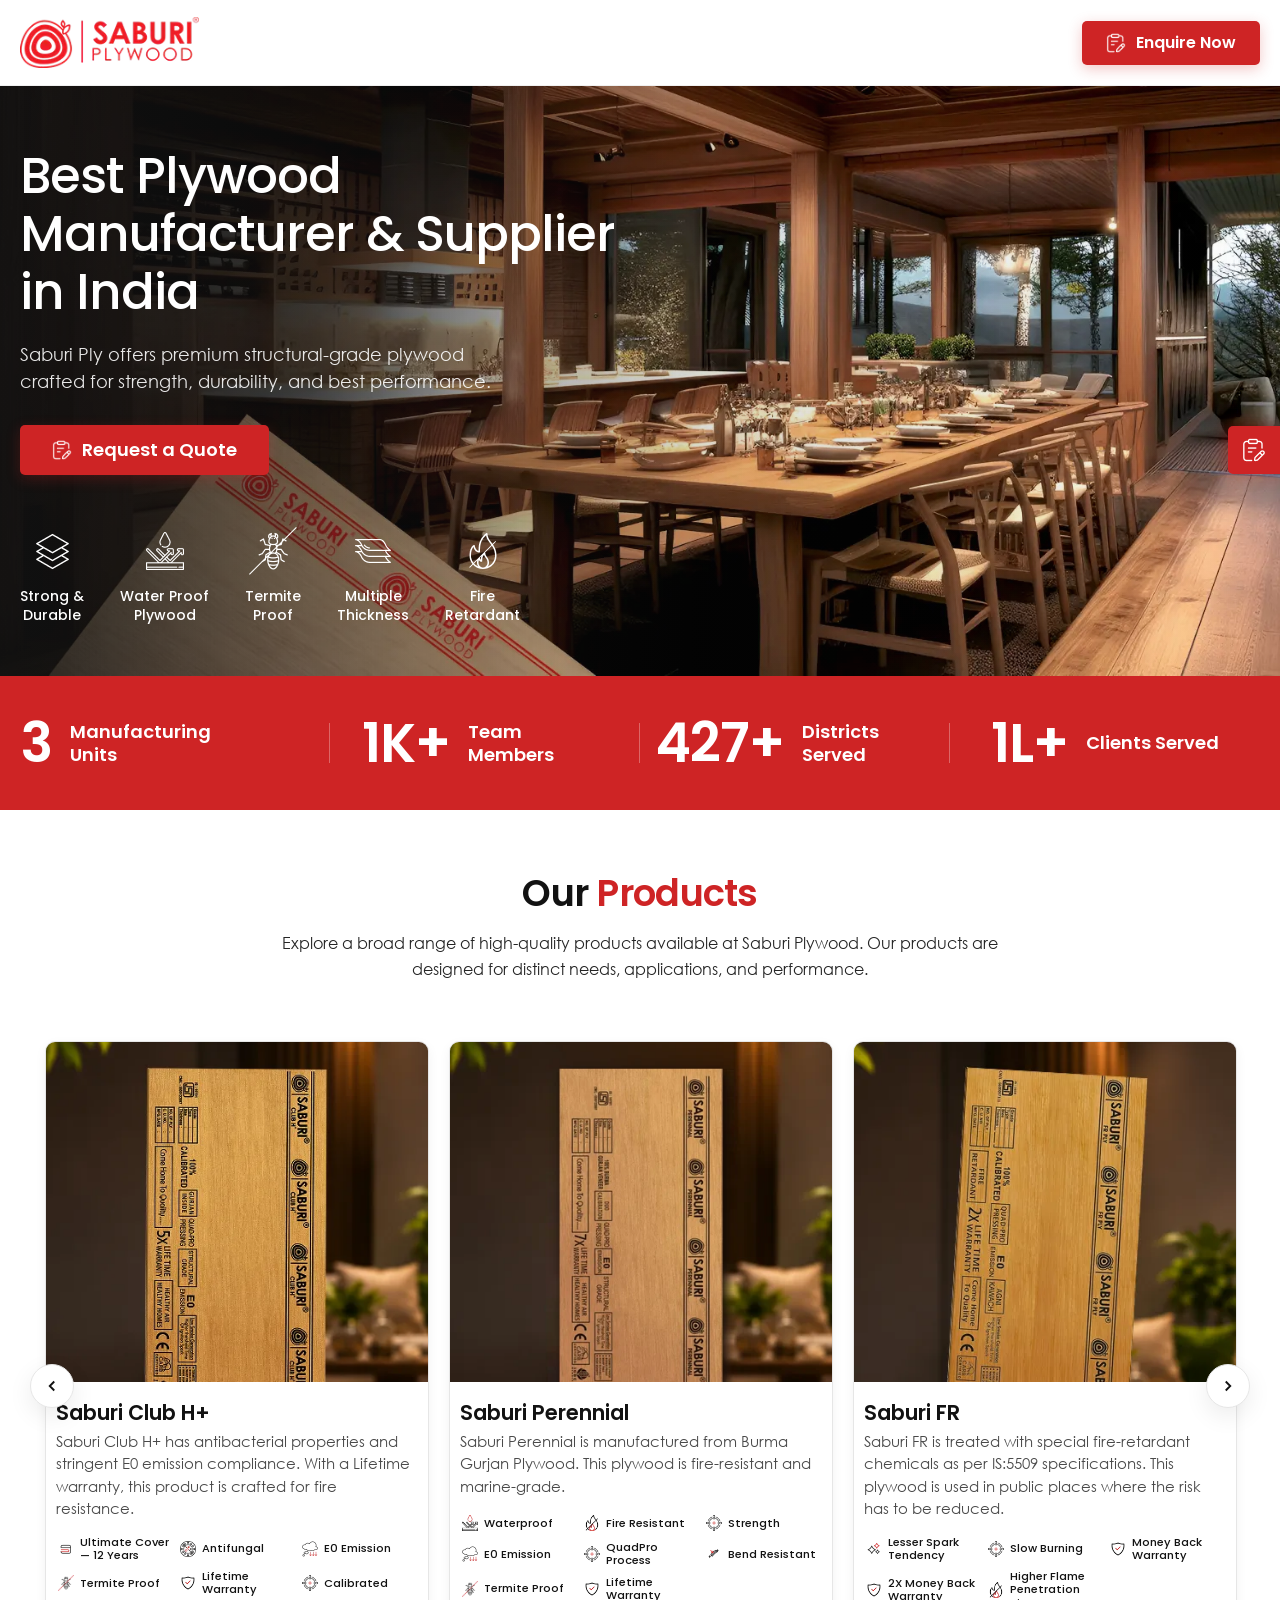
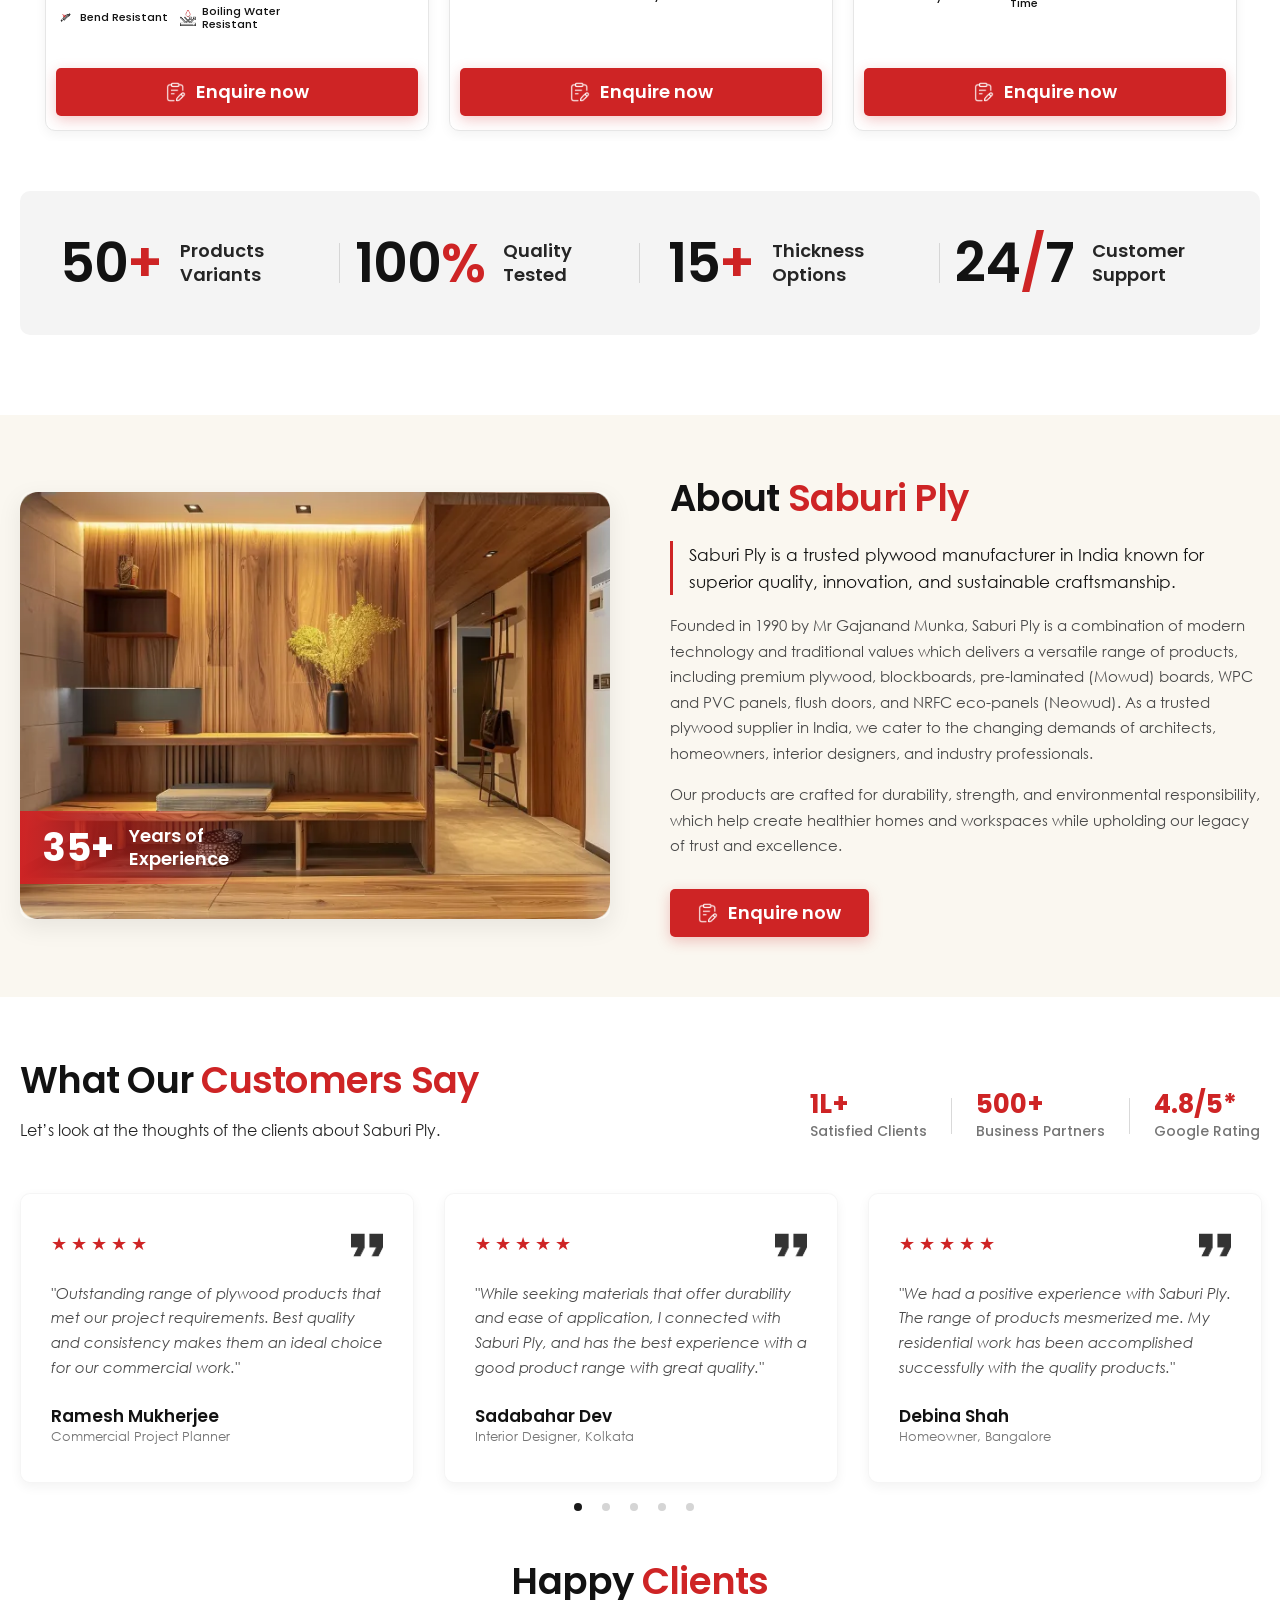
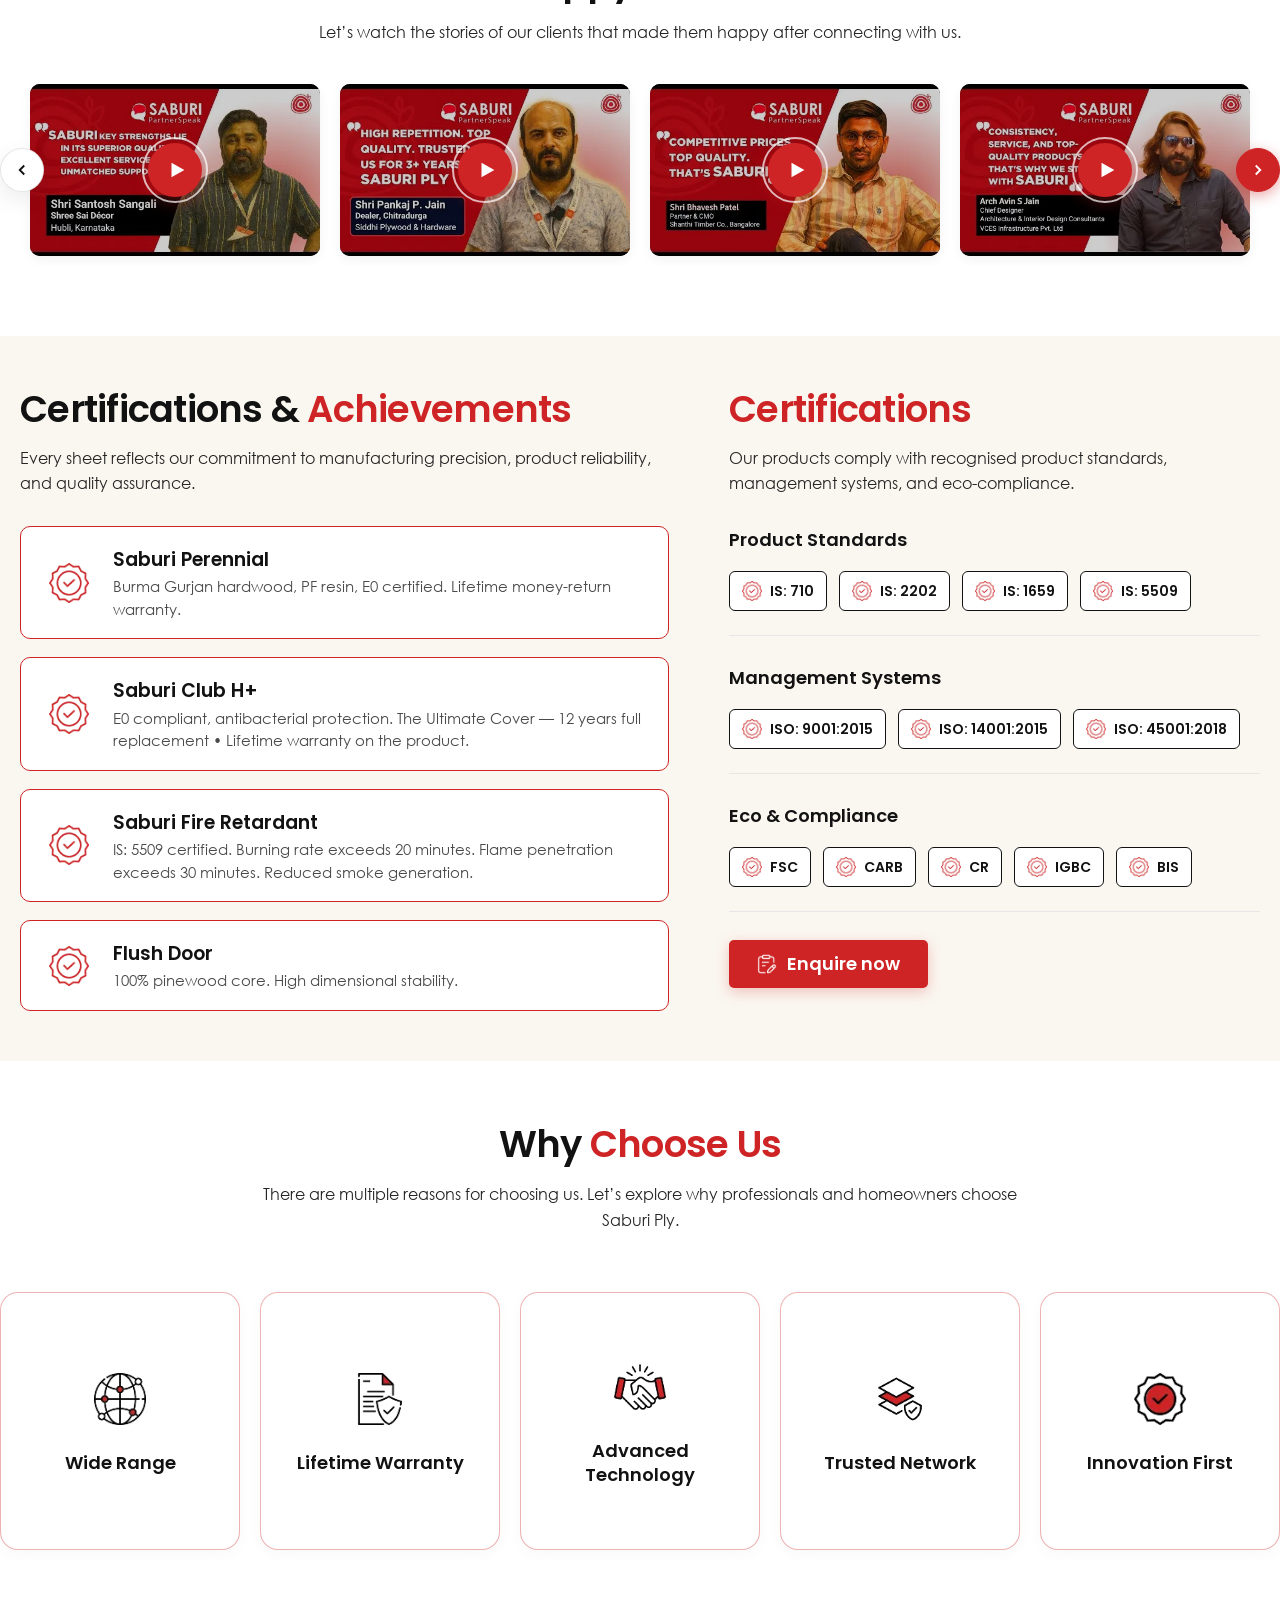
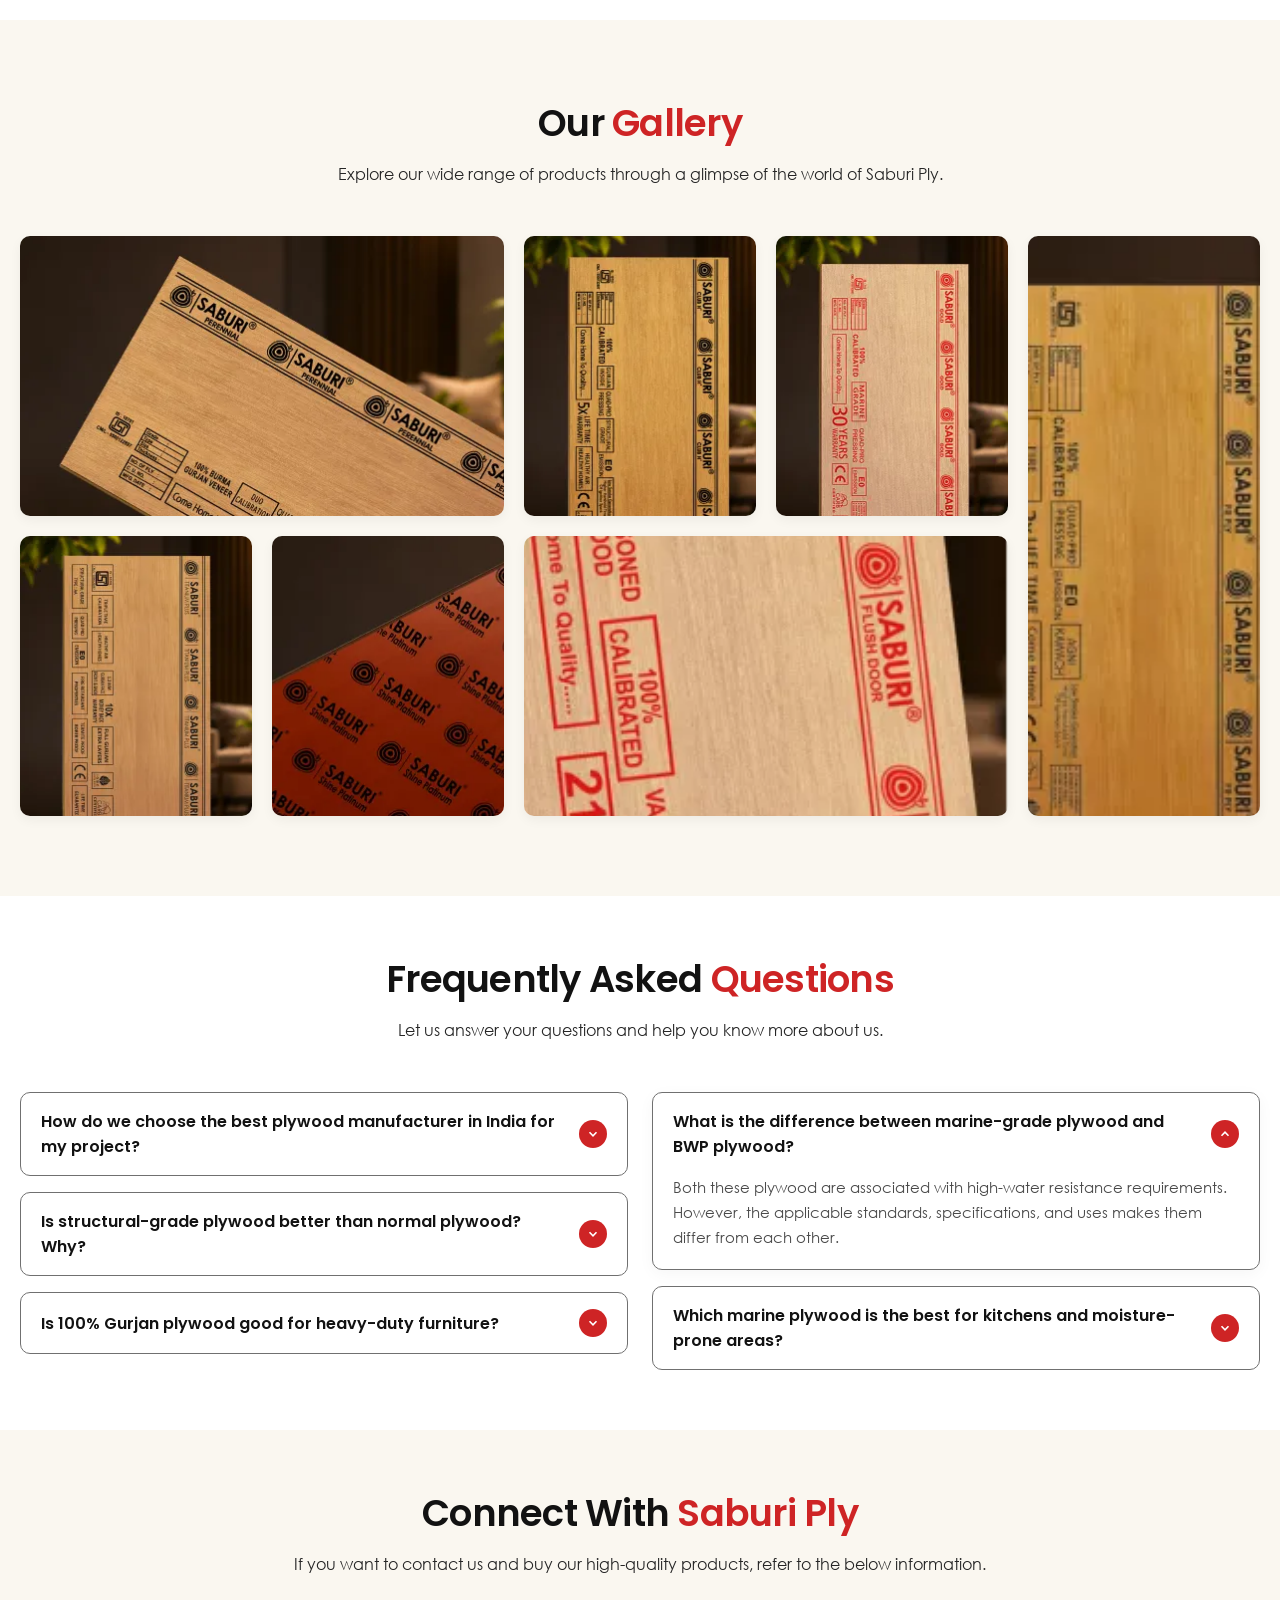
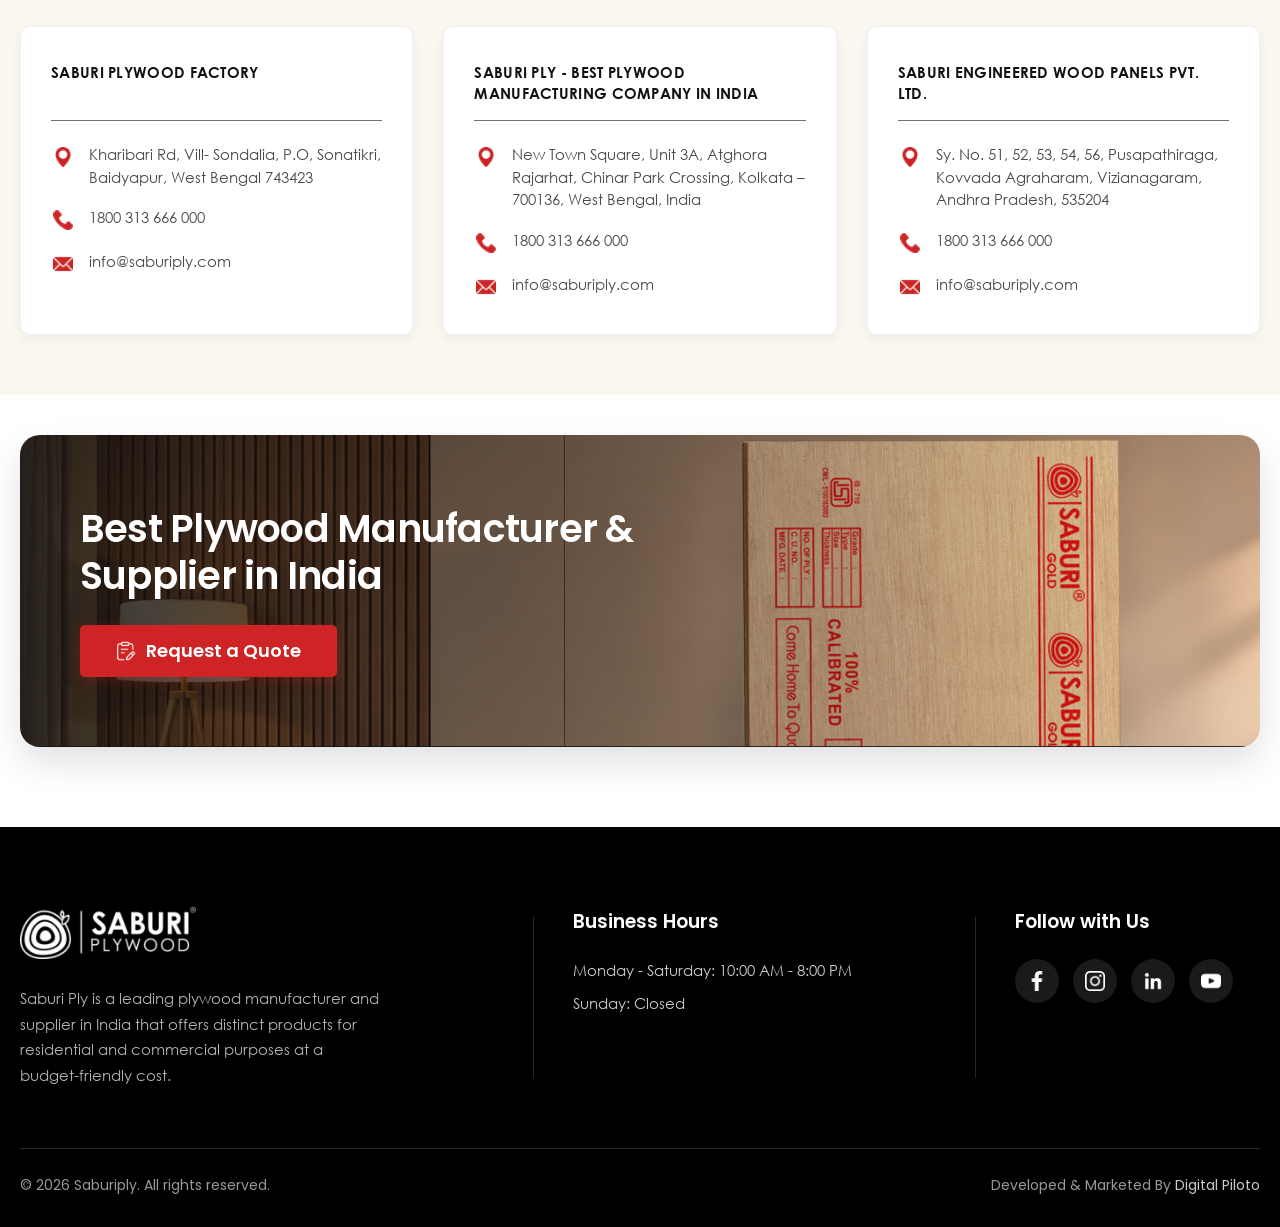
==== index.html @ 3d3f7492 "Landing Page With HTML" ====
<!DOCTYPE html>
<html lang="en">

<head>
  <meta charset="UTF-8">
  <meta name="viewport" content="width=device-width, initial-scale=1.0">
  <meta http-equiv="X-UA-Compatible" content="IE=edge">

  <!-- Primary SEO Meta Tags -->
  <title>Saburi Ply - Best Plywood Manufacturer and Supplier in India</title>
  <meta name="title" content="Saburi Ply - Best Plywood Manufacturer and Supplier in India">
  <meta name="description"
    content="Saburi Ply is India's leading manufacturer of premium waterproof, termite proof, and fire retardant plywood, flush doors, and calibrated boards with 35+ years of excellence.">
  <meta name="keywords"
    content="Saburi Ply, plywood manufacturer India, waterproof plywood, fire retardant plywood, termite proof ply, calibrated plywood, flush doors, Saburi Gold, Saburi Club H+, Saburi FR">

  <!-- Favicon -->
  <link rel="icon" type="image/webp" href="assets/img/favicon.webp">

  <!-- Preload Critical Local Fonts -->
  <link rel="preload" href="assets/font/poppins-500.woff2" as="font" type="font/woff2" crossorigin>
  <link rel="preload" href="assets/font/poppins-600.woff2" as="font" type="font/woff2" crossorigin>
  <link rel="preload" href="assets/font/century-gothic-regular.woff2" as="font" type="font/woff2" crossorigin>

  <!-- Vendor Stylesheets -->
  <link rel="stylesheet" href="assets/css/slick.min.css">
  <link rel="stylesheet" href="assets/css/slick-theme.min.css">
  <link rel="stylesheet" href="assets/css/fancybox.css">

  <!-- Custom Main Stylesheet -->
  <link rel="stylesheet" href="assets/css/style.css">

</head>

<body>

  <!-- ======================================================================
       1. HEADER SECTION
       ====================================================================== -->
  <header class="header-section" id="site-header">
    <div class="site-container">
      <div class="header-inner">
        <!-- Logo -->
        <a href="#hero" class="brand-logo" title="Saburi Ply Home">
          <img src="assets/img/logo.webp" alt="Saburi Ply Logo" width="196" height="57">
        </a>

        <!-- Header Action Button -->
        <div class="header-action">
          <a href="#enquiry-popup" class="btn btn-primary open-enquiry-modal" title="Enquire with Saburi Ply">
            <img src="assets/img/enquiry-icon.webp" alt="" class="btn-icon">
            <span>Enquire Now</span>
          </a>
        </div>
      </div>
    </div>
  </header>

  <main>
    <!-- ======================================================================
         2. HERO SECTION
         ====================================================================== -->
    <section class="hero-section" id="hero">
      <div class="hero-bg-slider" aria-hidden="true">
        <div class="hero-bg-slide">
          <img src="assets/img/marine-grade-desk.webp" alt="Saburi Marine Grade Plywood">
        </div>
        <div class="hero-bg-slide">
          <img src="assets/img/main-hero-banner.webp" alt="Saburi Luxury Living and Plywood">
        </div>
        <div class="hero-bg-slide">
          <img src="assets/img/calibrated-desk.webp" alt="Saburi Calibrated Plywood">
        </div>
        <div class="hero-bg-slide">
          <img src="assets/img/fire-retardant-desk.webp" alt="Saburi Fire Retardant Plywood">
        </div>
        <div class="hero-bg-slide">
          <img src="assets/img/zero-emission-desk.webp" alt="Saburi Zero Emission Plywood">
        </div>
      </div>
      <div class="hero-overlay" aria-hidden="true"></div>

      <div class="site-container">
        <div class="hero-inner">
          <div class="hero-content">
            <h1 class="hero-title">Best Plywood Manufacturer &amp; Supplier in India</h1>
            <p class="hero-subtitle">Saburi Ply offers premium structural-grade plywood crafted for strength, durability, and best performance.</p>
            <div class="hero-action">
              <a href="#enquiry-popup" class="btn btn-primary open-enquiry-modal" title="Request a Quote">
                <img src="assets/img/enquiry-icon.webp" alt="" class="btn-icon">
                <span>Request a Quote</span>
              </a>
            </div>
          </div>

          <!-- Hero Highlights / Badges -->
          <div class="hero-features">
            <div class="hero-feature-item">
              <div class="hero-feature-icon">
                <img src="assets/img/strong-durable-icon.webp" alt="Strong and Durable Icon">
              </div>
              <span class="hero-feature-text">Strong &amp;<br>Durable</span>
            </div>

            <div class="hero-feature-item">
              <div class="hero-feature-icon">
                <img src="assets/img/water-prof-icon.webp" alt="Water Proof Plywood Icon">
              </div>
              <span class="hero-feature-text">Water Proof<br>Plywood</span>
            </div>

            <div class="hero-feature-item">
              <div class="hero-feature-icon">
                <img src="assets/img/termit-proof-icon.webp" alt="Termite Proof Icon">
              </div>
              <span class="hero-feature-text">Termite<br>Proof</span>
            </div>

            <div class="hero-feature-item">
              <div class="hero-feature-icon">
                <img src="assets/img/multiple-thikness-icon.webp" alt="Multiple Thickness Icon">
              </div>
              <span class="hero-feature-text">Multiple<br>Thickness</span>
            </div>

            <div class="hero-feature-item">
              <div class="hero-feature-icon">
                <img src="assets/img/fire-retardan-icon.webp" alt="Fire Retardant Icon">
              </div>
              <span class="hero-feature-text">Fire<br>Retardant</span>
            </div>
          </div>
        </div>
      </div>
    </section>

    <!-- ======================================================================
         3. COUNTER SECTION ONE (Red Banner)
         ====================================================================== -->
    <section class="counter-one-section" aria-label="Key Statistics">
      <div class="site-container">
        <div class="counter-grid">
          <div class="counter-card">
            <div class="counter-number">3</div>
            <div class="counter-label">Manufacturing Units</div>
          </div>

          <div class="counter-card">
            <div class="counter-number">1K+</div>
            <div class="counter-label">Team Members</div>
          </div>

          <div class="counter-card">
            <div class="counter-number">427+</div>
            <div class="counter-label">Districts Served</div>
          </div>

          <div class="counter-card">
            <div class="counter-number">1L+</div>
            <div class="counter-label">Clients Served</div>
          </div>
        </div>
      </div>
    </section>

    <!-- ======================================================================
         4. PRODUCTS SECTION
         ====================================================================== -->
    <section class="products-section" id="products">
      <div class="site-container">
        <!-- Reusable Section Header -->
        <div class="section-header">
          <h2 class="section-title">Our <span class="text-highlight">Products</span></h2>
          <p class="section-desc">Explore a broad range of high-quality products available at Saburi Plywood. Our products are designed for distinct needs, applications, and performance.</p>
        </div>

        <div class="products-slider-wrap">
          <div class="products-slider">
            <!-- Product Slide 1: Saburi Gold 710 (IS:710) -->
            <div class="product-slide">
              <article class="product-card">
                <div class="product-thumb">
                  <img src="assets/img/product/saburi-gold.webp" alt="Saburi Gold 710 Plywood" loading="lazy">
                </div>
                <div class="product-content">
                  <h3 class="product-title">Saburi Gold 710</h3>
                  <p class="product-desc">Saburi Gold 710 is built with Fireguard Technology and offers a flame-spread-resistant treatment.</p>

                  <div class="product-features-grid">
                    <div class="product-feature-item">
                      <div class="product-feature-icon">
                        <img src="assets/img/product-feature-icon3.webp" alt="">
                      </div>
                      <span class="product-feature-title">E0 Low-emission Grade</span>
                    </div>
                    <div class="product-feature-item">
                      <div class="product-feature-icon">
                        <img src="assets/img/product-feature-icon1.webp" alt="">
                      </div>
                      <span class="product-feature-title">Boiling Water Proof</span>
                    </div>
                    <div class="product-feature-item">
                      <div class="product-feature-icon">
                        <img src="assets/img/product-feature-icon5.webp" alt="">
                      </div>
                      <span class="product-feature-title">Termite Proof</span>
                    </div>
                    <div class="product-feature-item">
                      <div class="product-feature-icon">
                        <img src="assets/img/product-feature-icon6.webp" alt="">
                      </div>
                      <span class="product-feature-title">Antifungal</span>
                    </div>
                    <div class="product-feature-item">
                      <div class="product-feature-icon">
                        <img src="assets/img/product-feature-icon2.webp" alt="">
                      </div>
                      <span class="product-feature-title">Calibrated</span>
                    </div>
                    <div class="product-feature-item">
                      <div class="product-feature-icon">
                        <img src="assets/img/product-feature-icon4.webp" alt="">
                      </div>
                      <span class="product-feature-title">Fireguard Technology</span>
                    </div>
                    <div class="product-feature-item">
                      <div class="product-feature-icon">
                        <img src="assets/img/product-feature-icon7.webp" alt="">
                      </div>
                      <span class="product-feature-title">35-Year Warranty</span>
                    </div>
                    <div class="product-feature-item">
                      <div class="product-feature-icon">
                        <img src="assets/img/product-feature-icon2.webp" alt="">
                      </div>
                      <span class="product-feature-title">QuadPro Process</span>
                    </div>
                    <div class="product-feature-item">
                      <div class="product-feature-icon">
                        <img src="assets/img/product-feature-icon1.webp" alt="">
                      </div>
                      <span class="product-feature-title">Made From Select Hardwood</span>
                    </div>
                  </div>

                  <div class="product-action">
                    <a href="#enquiry-popup" class="btn btn-primary open-enquiry-modal" data-product="Saburi Gold 710"
                      title="Enquire for Saburi Gold 710 (IS:710)">
                      <img src="assets/img/enquiry-icon.webp" alt="" class="btn-icon">
                      <span>Enquire now</span>
                    </a>
                  </div>
                </div>
              </article>
            </div>

            <!-- Product Slide 2: Saburi Club H+ (IS:10701) -->
            <div class="product-slide">
              <article class="product-card">
                <div class="product-thumb">
                  <img src="assets/img/product/saburi-club.webp" alt="Saburi Club H+ Plywood" loading="lazy">
                </div>
                <div class="product-content">
                  <h3 class="product-title">Saburi Club H+</h3>
                  <p class="product-desc">Saburi Club H+ has antibacterial properties and stringent E0 emission compliance. With a Lifetime warranty, this product is crafted for fire resistance.</p>

                  <div class="product-features-grid">
                    <div class="product-feature-item">
                      <div class="product-feature-icon">
                        <img src="assets/img/product-feature-ultimate-cover.webp" alt="">
                      </div>
                      <span class="product-feature-title">Ultimate Cover — 12 Years</span>
                    </div>
                    <div class="product-feature-item">
                      <div class="product-feature-icon">
                        <img src="assets/img/product-feature-icon6.webp" alt="">
                      </div>
                      <span class="product-feature-title">Antifungal</span>
                    </div>
                    <div class="product-feature-item">
                      <div class="product-feature-icon">
                        <img src="assets/img/product-feature-icon3.webp" alt="">
                      </div>
                      <span class="product-feature-title">E0 Emission</span>
                    </div>
                    <div class="product-feature-item">
                      <div class="product-feature-icon">
                        <img src="assets/img/product-feature-icon5.webp" alt="">
                      </div>
                      <span class="product-feature-title">Termite Proof</span>
                    </div>
                    <div class="product-feature-item">
                      <div class="product-feature-icon">
                        <img src="assets/img/product-feature-icon7.webp" alt="">
                      </div>
                      <span class="product-feature-title">Lifetime Warranty</span>
                    </div>
                    <div class="product-feature-item">
                      <div class="product-feature-icon">
                        <img src="assets/img/product-feature-icon2.webp" alt="">
                      </div>
                      <span class="product-feature-title">Calibrated</span>
                    </div>
                    <div class="product-feature-item">
                      <div class="product-feature-icon">
                        <img src="assets/img/product-feature-bend.webp" alt="">
                      </div>
                      <span class="product-feature-title">Bend Resistant</span>
                    </div>
                    <div class="product-feature-item">
                      <div class="product-feature-icon">
                        <img src="assets/img/product-feature-icon1.webp" alt="">
                      </div>
                      <span class="product-feature-title">Boiling Water Resistant</span>
                    </div>
                  </div>

                  <div class="product-action">
                    <a href="#enquiry-popup" class="btn btn-primary open-enquiry-modal" data-product="Saburi Club H+"
                      title="Enquire for Saburi Club H+ (IS:10701)">
                      <img src="assets/img/enquiry-icon.webp" alt="" class="btn-icon">
                      <span>Enquire now</span>
                    </a>
                  </div>
                </div>
              </article>
            </div>

            <!-- Product Slide 3: Saburi Perennial (IS:10701) -->
            <div class="product-slide">
              <article class="product-card">
                <div class="product-thumb">
                  <img src="assets/img/product/saburi-perennial.webp" alt="Saburi Perennial Plywood" loading="lazy">
                </div>
                <div class="product-content">
                  <h3 class="product-title">Saburi Perennial</h3>
                  <p class="product-desc">Saburi Perennial is manufactured from Burma Gurjan Plywood. This plywood is fire-resistant and marine-grade.</p>

                  <div class="product-features-grid">
                    <div class="product-feature-item">
                      <div class="product-feature-icon">
                        <img src="assets/img/product-feature-icon1.webp" alt="">
                      </div>
                      <span class="product-feature-title">Waterproof</span>
                    </div>
                    <div class="product-feature-item">
                      <div class="product-feature-icon">
                        <img src="assets/img/product-feature-icon4.webp" alt="">
                      </div>
                      <span class="product-feature-title">Fire Resistant</span>
                    </div>
                    <div class="product-feature-item">
                      <div class="product-feature-icon">
                        <img src="assets/img/product-feature-icon2.webp" alt="">
                      </div>
                      <span class="product-feature-title">Strength</span>
                    </div>
                    <div class="product-feature-item">
                      <div class="product-feature-icon">
                        <img src="assets/img/product-feature-icon3.webp" alt="">
                      </div>
                      <span class="product-feature-title">E0 Emission</span>
                    </div>
                    <div class="product-feature-item">
                      <div class="product-feature-icon">
                        <img src="assets/img/product-feature-icon2.webp" alt="">
                      </div>
                      <span class="product-feature-title">QuadPro Process</span>
                    </div>
                    <div class="product-feature-item">
                      <div class="product-feature-icon">
                        <img src="assets/img/product-feature-bend.webp" alt="">
                      </div>
                      <span class="product-feature-title">Bend Resistant</span>
                    </div>
                    <div class="product-feature-item">
                      <div class="product-feature-icon">
                        <img src="assets/img/product-feature-icon5.webp" alt="">
                      </div>
                      <span class="product-feature-title">Termite Proof</span>
                    </div>
                    <div class="product-feature-item">
                      <div class="product-feature-icon">
                        <img src="assets/img/product-feature-icon7.webp" alt="">
                      </div>
                      <span class="product-feature-title">Lifetime Warranty</span>
                    </div>
                  </div>

                  <div class="product-action">
                    <a href="#enquiry-popup" class="btn btn-primary open-enquiry-modal" data-product="Saburi Perennial"
                      title="Enquire for Saburi Perennial (IS:10701)">
                      <img src="assets/img/enquiry-icon.webp" alt="" class="btn-icon">
                      <span>Enquire now</span>
                    </a>
                  </div>
                </div>
              </article>
            </div>

            <!-- Product Slide 4: Saburi FR (IS:5509) -->
            <div class="product-slide">
              <article class="product-card">
                <div class="product-thumb">
                  <img src="assets/img/product/saburi-fr.webp" alt="Saburi FR Fire Retardant Plywood" loading="lazy">
                </div>
                <div class="product-content">
                  <h3 class="product-title">Saburi FR </h3>
                  <p class="product-desc">Saburi FR is treated with special fire-retardant chemicals as per IS:5509 specifications. This plywood is used in public places where the risk has to be reduced.</p>

                  <div class="product-features-grid">
                    <div class="product-feature-item">
                      <div class="product-feature-icon">
                        <img src="assets/img/product-feature-lesser-spark.webp" alt="">
                      </div>
                      <span class="product-feature-title">Lesser Spark Tendency</span>
                    </div>
                    <div class="product-feature-item">
                      <div class="product-feature-icon">
                        <img src="assets/img/product-feature-icon2.webp" alt="">
                      </div>
                      <span class="product-feature-title">Slow Burning</span>
                    </div>
                    <div class="product-feature-item">
                      <div class="product-feature-icon">
                        <img src="assets/img/product-feature-icon7.webp" alt="">
                      </div>
                      <span class="product-feature-title">Money Back Warranty</span>
                    </div>
                    <div class="product-feature-item">
                      <div class="product-feature-icon">
                        <img src="assets/img/product-feature-icon7.webp" alt="">
                      </div>
                      <span class="product-feature-title">2X Money Back Warranty</span>
                    </div>
                    <div class="product-feature-item">
                      <div class="product-feature-icon">
                        <img src="assets/img/product-feature-icon4.webp" alt="">
                      </div>
                      <span class="product-feature-title">Higher Flame Penetration Time</span>
                    </div>
                  </div>

                  <div class="product-action">
                    <a href="#enquiry-popup" class="btn btn-primary open-enquiry-modal" data-product="Saburi FR"
                      title="Enquire for Saburi FR (IS:5509)">
                      <img src="assets/img/enquiry-icon.webp" alt="" class="btn-icon">
                      <span>Enquire now</span>
                    </a>
                  </div>
                </div>
              </article>
            </div>

            <!-- Product Slide 5: Saburi Modwud Hydramax -->
            <div class="product-slide">
              <article class="product-card">
                <div class="product-thumb">
                  <img src="assets/img/product/saburi-modwud-hydramax.webp" alt="Saburi Modwud Hydramax" loading="lazy">
                </div>
                <div class="product-content">
                  <h3 class="product-title">Saburi Modwud Hydramax</h3>
                  <p class="product-desc">This moisture-resistant chipboard is designed for superior performance in moisture-prone environments.</p>

                  <div class="product-features-grid">
                    <div class="product-feature-item">
                      <div class="product-feature-icon">
                        <img src="assets/img/product-feature-icon1.webp" alt="">
                      </div>
                      <span class="product-feature-title">Moisture Safe</span>
                    </div>
                    <div class="product-feature-item">
                      <div class="product-feature-icon">
                        <img src="assets/img/product-feature-icon2.webp" alt="">
                      </div>
                      <span class="product-feature-title">Stable</span>
                    </div>
                    <div class="product-feature-item">
                      <div class="product-feature-icon">
                        <img src="assets/img/product-feature-icon2.webp" alt="">
                      </div>
                      <span class="product-feature-title">Strong Grip</span>
                    </div>
                    <div class="product-feature-item">
                      <div class="product-feature-icon">
                        <img src="assets/img/product-feature-icon1.webp" alt="">
                      </div>
                      <span class="product-feature-title">40% Higher Moisture Resistance</span>
                    </div>
                    <div class="product-feature-item">
                      <div class="product-feature-icon">
                        <img src="assets/img/product-feature-icon2.webp" alt="">
                      </div>
                      <span class="product-feature-title">Advanced Chip-Weave</span>
                    </div>
                    <div class="product-feature-item">
                      <div class="product-feature-icon">
                        <img src="assets/img/product-feature-icon6.webp" alt="">
                      </div>
                      <span class="product-feature-title">Health Safe</span>
                    </div>
                    <div class="product-feature-item">
                      <div class="product-feature-icon">
                        <img src="assets/img/product-feature-ultimate-cover.webp" alt="">
                      </div>
                      <span class="product-feature-title">Paint Ready</span>
                    </div>
                    <div class="product-feature-item">
                      <div class="product-feature-icon">
                        <img src="assets/img/product-feature-icon3.webp" alt="">
                      </div>
                      <span class="product-feature-title">Eco Aware</span>
                    </div>
                    <div class="product-feature-item">
                      <div class="product-feature-icon">
                        <img src="assets/img/product-feature-icon7.webp" alt="">
                      </div>
                      <span class="product-feature-title">Reliable</span>
                    </div>
                  </div>

                  <div class="product-action">
                    <a href="#enquiry-popup" class="btn btn-primary open-enquiry-modal" data-product="Saburi Modwud Hydramax"
                      title="Enquire for Saburi Modwud Hydramax">
                      <img src="assets/img/enquiry-icon.webp" alt="" class="btn-icon">
                      <span>Enquire now</span>
                    </a>
                  </div>
                </div>
              </article>
            </div>

            <!-- Product Slide 6: Saburi Neowud (NRFC) -->
            <div class="product-slide">
              <article class="product-card">
                <div class="product-thumb">
                  <img src="assets/img/product/saburi-newud.webp" alt="Saburi Neowud Eco-Panel" loading="lazy">
                </div>
                <div class="product-content">
                  <h3 class="product-title">Saburi Neowud (NRFC)</h3>
                  <p class="product-desc">Saburi Neowud (Natural Reinforced Fibre Composite) is an eco-friendly composite material, best as a future sustainable building material.</p>

                  <div class="product-features-grid">
                    <div class="product-feature-item">
                      <div class="product-feature-icon">
                        <img src="assets/img/product-feature-icon3.webp" alt="">
                      </div>
                      <span class="product-feature-title">Eco Aware</span>
                    </div>
                    <div class="product-feature-item">
                      <div class="product-feature-icon">
                        <img src="assets/img/product-feature-icon1.webp" alt="">
                      </div>
                      <span class="product-feature-title">100% Waterproof</span>
                    </div>
                    <div class="product-feature-item">
                      <div class="product-feature-icon">
                        <img src="assets/img/product-feature-icon4.webp" alt="">
                      </div>
                      <span class="product-feature-title">Fire Resistant</span>
                    </div>
                    <div class="product-feature-item">
                      <div class="product-feature-icon">
                        <img src="assets/img/product-feature-icon2.webp" alt="">
                      </div>
                      <span class="product-feature-title">Strength</span>
                    </div>
                    <div class="product-feature-item">
                      <div class="product-feature-icon">
                        <img src="assets/img/product-feature-icon3.webp" alt="">
                      </div>
                      <span class="product-feature-title">Recyclable</span>
                    </div>
                    <div class="product-feature-item">
                      <div class="product-feature-icon">
                        <img src="assets/img/product-feature-icon5.webp" alt="">
                      </div>
                      <span class="product-feature-title">Termite Proof</span>
                    </div>
                    <div class="product-feature-item">
                      <div class="product-feature-icon">
                        <img src="assets/img/product-feature-icon3.webp" alt="">
                      </div>
                      <span class="product-feature-title">Zero Formaldehyde</span>
                    </div>
                    <div class="product-feature-item">
                      <div class="product-feature-icon">
                        <img src="assets/img/product-feature-icon3.webp" alt="">
                      </div>
                      <span class="product-feature-title">Low VOC Emissions</span>
                    </div>
                    <div class="product-feature-item">
                      <div class="product-feature-icon">
                        <img src="assets/img/product-feature-bend.webp" alt="">
                      </div>
                      <span class="product-feature-title">Thermoformable</span>
                    </div>
                    <div class="product-feature-item">
                      <div class="product-feature-icon">
                        <img src="assets/img/product-feature-icon7.webp" alt="">
                      </div>
                      <span class="product-feature-title">Durable</span>
                    </div>
                  </div>

                  <div class="product-action">
                    <a href="#enquiry-popup" class="btn btn-primary open-enquiry-modal" data-product="Saburi Neowud"
                      title="Enquire for Saburi Neowud (NRFC)">
                      <img src="assets/img/enquiry-icon.webp" alt="" class="btn-icon">
                      <span>Enquire now</span>
                    </a>
                  </div>
                </div>
              </article>
            </div>

            <!-- Product Slide 7: Saburi Perennial Block Board (IS: 1659) -->
            <div class="product-slide">
              <article class="product-card">
                <div class="product-thumb">
                  <img src="assets/img/product/saburi-perennial-block-board.webp" alt="Saburi Perennial Block Board" loading="lazy">
                </div>
                <div class="product-content">
                  <h3 class="product-title">Saburi Perennial Block Board</h3>
                  <p class="product-desc">This board is certified and manufactured from 100% selected hardwood species. We deliver consistent quality for residential and commercial furniture applications nationwide.</p>

                  <div class="product-features-grid">
                    <div class="product-feature-item">
                      <div class="product-feature-icon">
                        <img src="assets/img/product-feature-icon1.webp" alt="">
                      </div>
                      <span class="product-feature-title">100% Selected Hardwood</span>
                    </div>
                    <div class="product-feature-item">
                      <div class="product-feature-icon">
                        <img src="assets/img/product-feature-icon6.webp" alt="">
                      </div>
                      <span class="product-feature-title">Antifungal</span>
                    </div>
                    <div class="product-feature-item">
                      <div class="product-feature-icon">
                        <img src="assets/img/product-feature-icon1.webp" alt="">
                      </div>
                      <span class="product-feature-title">Moisture Balance</span>
                    </div>
                    <div class="product-feature-item">
                      <div class="product-feature-icon">
                        <img src="assets/img/product-feature-icon2.webp" alt="">
                      </div>
                      <span class="product-feature-title">Superior Strength</span>
                    </div>
                    <div class="product-feature-item">
                      <div class="product-feature-icon">
                        <img src="assets/img/product-feature-bend.webp" alt="">
                      </div>
                      <span class="product-feature-title">Warp & Crack Resistant</span>
                    </div>
                    <div class="product-feature-item">
                      <div class="product-feature-icon">
                        <img src="assets/img/product-feature-icon2.webp" alt="">
                      </div>
                      <span class="product-feature-title">Excellent Screw Holding</span>
                    </div>
                    <div class="product-feature-item">
                      <div class="product-feature-icon">
                        <img src="assets/img/product-feature-icon2.webp" alt="">
                      </div>
                      <span class="product-feature-title">High Dimensional Stability</span>
                    </div>
                    <div class="product-feature-item">
                      <div class="product-feature-icon">
                        <img src="assets/img/product-feature-icon2.webp" alt="">
                      </div>
                      <span class="product-feature-title">Superior Mechanical Strength</span>
                    </div>
                  </div>

                  <div class="product-action">
                    <a href="#enquiry-popup" class="btn btn-primary open-enquiry-modal" data-product="Saburi Perennial Block Board"
                      title="Enquire for Saburi Perennial Block Board (IS: 1659)">
                      <img src="assets/img/enquiry-icon.webp" alt="" class="btn-icon">
                      <span>Enquire now</span>
                    </a>
                  </div>
                </div>
              </article>
            </div>

            <!-- Product Slide 8: Saburi FR Block Board -->
            <div class="product-slide">
              <article class="product-card">
                <div class="product-thumb">
                  <img src="assets/img/product/saburi-fr-block-board.webp" alt="Saburi FR Block Board" loading="lazy">
                </div>
                <div class="product-content">
                  <h3 class="product-title">Saburi FR Block Board</h3>
                  <p class="product-desc">Saburi FR Block Board is lightweight and strong. With excellent screw-holding strength and resistance to warping, it remains stable in various climatic conditions.</p>

                  <div class="product-features-grid">
                    <div class="product-feature-item">
                      <div class="product-feature-icon">
                        <img src="assets/img/product-feature-icon1.webp" alt="">
                      </div>
                      <span class="product-feature-title">Pinewood</span>
                    </div>
                    <div class="product-feature-item">
                      <div class="product-feature-icon">
                        <img src="assets/img/product-feature-icon2.webp" alt="">
                      </div>
                      <span class="product-feature-title">Superior Strength</span>
                    </div>
                    <div class="product-feature-item">
                      <div class="product-feature-icon">
                        <img src="assets/img/product-feature-icon5.webp" alt="">
                      </div>
                      <span class="product-feature-title">Chemical Preservation</span>
                    </div>
                    <div class="product-feature-item">
                      <div class="product-feature-icon">
                        <img src="assets/img/product-feature-icon2.webp" alt="">
                      </div>
                      <span class="product-feature-title">High Screw Holding</span>
                    </div>
                  </div>

                  <div class="product-action">
                    <a href="#enquiry-popup" class="btn btn-primary open-enquiry-modal" data-product="Saburi FR Block Board"
                      title="Enquire for Saburi FR Block Board">
                      <img src="assets/img/enquiry-icon.webp" alt="" class="btn-icon">
                      <span>Enquire now</span>
                    </a>
                  </div>
                </div>
              </article>
            </div>

            <!-- Product Slide 9: Saburi Club H+ Block Board -->
            <div class="product-slide">
              <article class="product-card">
                <div class="product-thumb">
                  <img src="assets/img/product/saburi-club-h-plus-block-board.webp" alt="Saburi Club H+ Block Board" loading="lazy">
                </div>
                <div class="product-content">
                  <h3 class="product-title">Saburi Club H+ Block Board</h3>
                  <p class="product-desc">Saburi Club H+ Block board is made up of selected hardwood timber with 100% calibrated construction, structural-grade performance, Gurjan wood inside, and Quad Pro technology.</p>

                  <div class="product-features-grid">
                    <div class="product-feature-item">
                      <div class="product-feature-icon">
                        <img src="assets/img/product-feature-icon5.webp" alt="">
                      </div>
                      <span class="product-feature-title">Deep Preservative</span>
                    </div>
                    <div class="product-feature-item">
                      <div class="product-feature-icon">
                        <img src="assets/img/product-feature-icon1.webp" alt="">
                      </div>
                      <span class="product-feature-title">Hardwood</span>
                    </div>
                    <div class="product-feature-item">
                      <div class="product-feature-icon">
                        <img src="assets/img/product-feature-icon2.webp" alt="">
                      </div>
                      <span class="product-feature-title">High Load Bearing</span>
                    </div>
                    <div class="product-feature-item">
                      <div class="product-feature-icon">
                        <img src="assets/img/product-feature-icon2.webp" alt="">
                      </div>
                      <span class="product-feature-title">Dimensional Stability</span>
                    </div>
                    <div class="product-feature-item">
                      <div class="product-feature-icon">
                        <img src="assets/img/product-feature-icon4.webp" alt="">
                      </div>
                      <span class="product-feature-title">Fire Retardant</span>
                    </div>
                    <div class="product-feature-item">
                      <div class="product-feature-icon">
                        <img src="assets/img/product-feature-ultimate-cover.webp" alt="">
                      </div>
                      <span class="product-feature-title">12-Year Ultimate Cover</span>
                    </div>
                    <div class="product-feature-item">
                      <div class="product-feature-icon">
                        <img src="assets/img/product-feature-icon7.webp" alt="">
                      </div>
                      <span class="product-feature-title">Lifetime Warranty</span>
                    </div>
                  </div>

                  <div class="product-action">
                    <a href="#enquiry-popup" class="btn btn-primary open-enquiry-modal" data-product="Saburi Club H+ Block Board"
                      title="Enquire for Saburi Club H+ Block Board">
                      <img src="assets/img/enquiry-icon.webp" alt="" class="btn-icon">
                      <span>Enquire now</span>
                    </a>
                  </div>
                </div>
              </article>
            </div>

            <!-- Product Slide 10: Saburi Gold Block Board (IS:710) -->
            <div class="product-slide">
              <article class="product-card">
                <div class="product-thumb">
                  <img src="assets/img/product/saburi-gold-block-board.webp" alt="Saburi Gold Block Board" loading="lazy">
                </div>
                <div class="product-content">
                  <h3 class="product-title">Saburi Gold Block Board </h3>
                  <p class="product-desc">This board is created for strength, long-term performance, and durability. It is termite- and borer-proof, warp-free, E0 emission-compliant, and offers higher durability.</p>

                  <div class="product-features-grid">
                    <div class="product-feature-item">
                      <div class="product-feature-icon">
                        <img src="assets/img/product-feature-icon1.webp" alt="">
                      </div>
                      <span class="product-feature-title">100% Pinewood</span>
                    </div>
                    <div class="product-feature-item">
                      <div class="product-feature-icon">
                        <img src="assets/img/product-feature-icon2.webp" alt="">
                      </div>
                      <span class="product-feature-title">Strength</span>
                    </div>
                    <div class="product-feature-item">
                      <div class="product-feature-icon">
                        <img src="assets/img/product-feature-icon2.webp" alt="">
                      </div>
                      <span class="product-feature-title">Screw Holding</span>
                    </div>
                    <div class="product-feature-item">
                      <div class="product-feature-icon">
                        <img src="assets/img/product-feature-icon5.webp" alt="">
                      </div>
                      <span class="product-feature-title">Prophylactic Treatment</span>
                    </div>
                    <div class="product-feature-item">
                      <div class="product-feature-icon">
                        <img src="assets/img/product-feature-icon4.webp" alt="">
                      </div>
                      <span class="product-feature-title">Fireguard Technology</span>
                    </div>
                    <div class="product-feature-item">
                      <div class="product-feature-icon">
                        <img src="assets/img/product-feature-icon7.webp" alt="">
                      </div>
                      <span class="product-feature-title">35-Year Warranty</span>
                    </div>
                    <div class="product-feature-item">
                      <div class="product-feature-icon">
                        <img src="assets/img/product-feature-icon2.webp" alt="">
                      </div>
                      <span class="product-feature-title">High Screw-Holding Power</span>
                    </div>
                    <div class="product-feature-item">
                      <div class="product-feature-icon">
                        <img src="assets/img/product-feature-bend.webp" alt="">
                      </div>
                      <span class="product-feature-title">Warp-Resistant Structure</span>
                    </div>
                  </div>

                  <div class="product-action">
                    <a href="#enquiry-popup" class="btn btn-primary open-enquiry-modal" data-product="Saburi Gold Block Board"
                      title="Enquire for Saburi Gold Block Board (IS:710)">
                      <img src="assets/img/enquiry-icon.webp" alt="" class="btn-icon">
                      <span>Enquire now</span>
                    </a>
                  </div>
                </div>
              </article>
            </div>

            <!-- Product Slide 11: Saburi Flush Door Gold -->
            <div class="product-slide">
              <article class="product-card">
                <div class="product-thumb">
                  <img src="assets/img/product/saburi-flush-door-gold.webp" alt="Saburi Flush Door Gold" loading="lazy">
                </div>
                <div class="product-content">
                  <h3 class="product-title">Saburi Flush Door Gold</h3>
                  <p class="product-desc">The flush door gold is designed to withstand wear while retaining its finish and structural integrity over time.</p>

                  <div class="product-features-grid">
                    <div class="product-feature-item">
                      <div class="product-feature-icon">
                        <img src="assets/img/product-feature-icon1.webp" alt="">
                      </div>
                      <span class="product-feature-title">Waterproof</span>
                    </div>
                    <div class="product-feature-item">
                      <div class="product-feature-icon">
                        <img src="assets/img/product-feature-icon2.webp" alt="">
                      </div>
                      <span class="product-feature-title">Strength</span>
                    </div>
                    <div class="product-feature-item">
                      <div class="product-feature-icon">
                        <img src="assets/img/product-feature-icon1.webp" alt="">
                      </div>
                      <span class="product-feature-title">100% Pinewood</span>
                    </div>
                  </div>

                  <div class="product-action">
                    <a href="#enquiry-popup" class="btn btn-primary open-enquiry-modal" data-product="Saburi Flush Door Gold"
                      title="Enquire for Saburi Flush Door Gold">
                      <img src="assets/img/enquiry-icon.webp" alt="" class="btn-icon">
                      <span>Enquire now</span>
                    </a>
                  </div>
                </div>
              </article>
            </div>
          </div>
        </div>
      </div>
    </section>

    <!-- ======================================================================
         5. COUNTER SECTION TWO (Light Gray Bar)
         ====================================================================== -->
    <section class="counter-two-section" aria-label="Product and Service Highlights">
      <div class="site-container">
        <div class="counter-two-box">
          <div class="counter-grid">
            <div class="counter-card">
              <div class="counter-number">50<span class="text-highlight">+</span></div>
              <div class="counter-label">Products Variants</div>
            </div>

            <div class="counter-card">
              <div class="counter-number">100<span class="text-highlight">%</span></div>
              <div class="counter-label">Quality Tested</div>
            </div>

            <div class="counter-card">
              <div class="counter-number">15<span class="text-highlight">+</span></div>
              <div class="counter-label">Thickness Options</div>
            </div>

            <div class="counter-card">
              <div class="counter-number">24<span class="text-highlight">/</span>7</div>
              <div class="counter-label">Customer Support</div>
            </div>
          </div>
        </div>
      </div>
    </section>

    <!-- ======================================================================
         6. ABOUT SECTION
         ====================================================================== -->
    <section class="about-section" id="about">
      <div class="site-container">
        <div class="about-grid">
          <!-- Left Media -->
          <div class="about-media">
            <div class="about-image-wrapper">
              <img src="assets/img/about-image.webp" alt="Saburi Ply Manufacturing Excellence" loading="lazy">
              <div class="about-experience-badge">
                <div class="exp-number">35+</div>
                <div class="exp-text">Years of<br>Experience</div>
              </div>
            </div>
          </div>

          <!-- Right Content -->
          <div class="about-content">
            <h2 class="section-title">About <span class="text-highlight">Saburi Ply</span></h2>
            <p class="about-lead">Saburi Ply is a trusted plywood manufacturer in India known for superior quality, innovation, and sustainable craftsmanship.</p>
            <p class="about-paragraph">Founded in 1990 by Mr Gajanand Munka, Saburi Ply is a combination of modern technology and traditional values which delivers a versatile range of products, including premium plywood, blockboards, pre-laminated (Mowud) boards, WPC and PVC panels, flush doors, and NRFC eco-panels (Neowud). As a trusted plywood supplier in India, we cater to the changing demands of architects, homeowners, interior designers, and industry professionals.</p>
            <p class="about-paragraph">Our products are crafted for durability, strength, and environmental responsibility, which help create healthier homes and workspaces while upholding our legacy of trust and excellence.</p>
            <div class="about-action">
              <a href="#enquiry-popup" class="btn btn-primary open-enquiry-modal" title="Enquire About Saburi Ply">
                <img src="assets/img/enquiry-icon.webp" alt="" class="btn-icon">
                <span>Enquire now</span>
              </a>
            </div>
          </div>
        </div>
      </div>
    </section>
    <!-- ======================================================================
         10. TESTIMONIALS & CLIENTS SECTION (What Our Customers Say + Happy Clients)
         ====================================================================== -->
    <section class="testimonials-section" id="testimonials">
      <div class="site-container">
        <!-- Part 1: What Our Customers Say -->
        <div class="testimonials-block">
          <div class="testimonials-header-wrap">
            <div class="section-header">
              <h2 class="section-title">What Our <span class="text-highlight">Customers Say</span></h2>
              <p class="section-desc">Let’s look at the thoughts of the clients about Saburi Ply.</p>
            </div>

            <div class="testimonials-stats">
              <div class="testimonial-stat-item">
                <span class="testi-stat-number">1L<span class="text-highlight">+</span></span>
                <span class="testi-stat-label">Satisfied Clients</span>
              </div>
              <div class="testimonial-stat-divider" aria-hidden="true"></div>
              <div class="testimonial-stat-item">
                <span class="testi-stat-number">500<span class="text-highlight">+</span></span>
                <span class="testi-stat-label">Business Partners</span>
              </div>
              <div class="testimonial-stat-divider" aria-hidden="true"></div>
              <div class="testimonial-stat-item">
                <span class="testi-stat-number">4.8/5<span class="text-highlight">*</span></span>
                <span class="testi-stat-label">Google Rating</span>
              </div>
            </div>
          </div>
          <div class="testimonials-slider">
            <!-- Testimonial 1: Ramesh Mukherjee -->
            <div class="testimonial-slide">
              <div class="testimonial-card">
                <div class="testimonial-card-top">
                  <div class="star-rating" aria-label="5 out of 5 stars">
                    <span>★</span><span>★</span><span>★</span><span>★</span><span>★</span>
                  </div>
                  <div class="quote-icon">
                    <img src="assets/img/qut-icon.webp" alt="Quote Icon">
                  </div>
                </div>
                <p class="testimonial-quote">"Outstanding range of plywood products that met our project requirements. Best quality and consistency makes them an ideal choice for our commercial work."</p>
                <div class="testimonial-author">
                  <span class="author-name">Ramesh Mukherjee</span>
                  <span class="author-location">Commercial Project Planner</span>
                </div>
              </div>
            </div>

            <!-- Testimonial 2: Sadabahar Dev -->
            <div class="testimonial-slide">
              <div class="testimonial-card">
                <div class="testimonial-card-top">
                  <div class="star-rating" aria-label="5 out of 5 stars">
                    <span>★</span><span>★</span><span>★</span><span>★</span><span>★</span>
                  </div>
                  <div class="quote-icon">
                    <img src="assets/img/qut-icon.webp" alt="Quote Icon">
                  </div>
                </div>
                <p class="testimonial-quote">"While seeking materials that offer durability and ease of application, I connected with Saburi Ply, and has the best experience with a good product range with great quality."</p>
                <div class="testimonial-author">
                  <span class="author-name">Sadabahar Dev</span>
                  <span class="author-location">Interior Designer, Kolkata</span>
                </div>
              </div>
            </div>

            <!-- Testimonial 3: Debina Shah -->
            <div class="testimonial-slide">
              <div class="testimonial-card">
                <div class="testimonial-card-top">
                  <div class="star-rating" aria-label="5 out of 5 stars">
                    <span>★</span><span>★</span><span>★</span><span>★</span><span>★</span>
                  </div>
                  <div class="quote-icon">
                    <img src="assets/img/qut-icon.webp" alt="Quote Icon">
                  </div>
                </div>
                <p class="testimonial-quote">"We had a positive experience with Saburi Ply. The range of products mesmerized me. My residential work has been accomplished successfully with the quality products."</p>
                <div class="testimonial-author">
                  <span class="author-name">Debina Shah</span>
                  <span class="author-location">Homeowner, Bangalore</span>
                </div>
              </div>
            </div>

            <!-- Testimonial 4: Sujan Sinha -->
            <div class="testimonial-slide">
              <div class="testimonial-card">
                <div class="testimonial-card-top">
                  <div class="star-rating" aria-label="5 out of 5 stars">
                    <span>★</span><span>★</span><span>★</span><span>★</span><span>★</span>
                  </div>
                  <div class="quote-icon">
                    <img src="assets/img/qut-icon.webp" alt="Quote Icon">
                  </div>
                </div>
                <p class="testimonial-quote">"The engineering boards and plywood are perfect for the use of interior applications. Thanks Saburi Ply for providing the best solutions. Quite happy!"</p>
                <div class="testimonial-author">
                  <span class="author-name">Sujan Sinha</span>
                  <span class="author-location">Modular Kitchen Consultant</span>
                </div>
              </div>
            </div>

            <!-- Testimonial 5: Dhiru Banerjee -->
            <div class="testimonial-slide">
              <div class="testimonial-card">
                <div class="testimonial-card-top">
                  <div class="star-rating" aria-label="5 out of 5 stars">
                    <span>★</span><span>★</span><span>★</span><span>★</span><span>★</span>
                  </div>
                  <div class="quote-icon">
                    <img src="assets/img/qut-icon.webp" alt="Quote Icon">
                  </div>
                </div>
                <p class="testimonial-quote">"We required modern interiors at our home. Saburi Ply provided us with the right plywood essential for long-lasting furniture and interiors."</p>
                <div class="testimonial-author">
                  <span class="author-name">Dhiru Banerjee</span>
                  <span class="author-location">Homeowner, Mumbai</span>
                </div>
              </div>
            </div>
          </div>
        </div>

        <!-- Part 2: Happy Clients (YouTube Video Testimonials Slider) -->
        <div class="happy-clients-block" id="happy-clients">
          <div class="section-header text-center">
            <h2 class="section-title">Happy <span class="text-highlight">Clients</span></h2>
            <p class="section-desc">Let’s watch the stories of our clients that made them happy after connecting with us.</p>
          </div>

          <div class="happy-clients-slider-wrap">
            <div class="happy-clients-slider">
              <!-- Video Slide 1 -->
              <div class="happy-client-slide">
                <a href="https://www.youtube.com/watch?v=9nbRS7qiCCw" data-fancybox="video-testimonials"
                  class="happy-client-video-card" title="Why Interior Designers Choose SABURI">
                  <img src="assets/img/happy-client1.webp" alt="Why Interior Designers Choose SABURI - Shri Anil Katare"
                    class="happy-client-video-thumb" loading="lazy">
                  <div class="video-play-overlay">
                    <span class="video-play-btn" aria-hidden="true">
                      <svg viewBox="0 0 24 24">
                        <polygon points="6 4 20 12 6 20 6 4"></polygon>
                      </svg>
                    </span>
                  </div>
                </a>
              </div>

              <!-- Video Slide 2 -->
              <div class="happy-client-slide">
                <a href="https://www.youtube.com/watch?v=cWuGOS2dOrI" data-fancybox="video-testimonials"
                  class="happy-client-video-card" title="Superior Plywood for Superior Interiors">
                  <img src="assets/img/happy-client2.webp"
                    alt="Superior Plywood for Superior Interiors - Shri Santosh Sangali"
                    class="happy-client-video-thumb" loading="lazy">
                  <div class="video-play-overlay">
                    <span class="video-play-btn" aria-hidden="true">
                      <svg viewBox="0 0 24 24">
                        <polygon points="6 4 20 12 6 20 6 4"></polygon>
                      </svg>
                    </span>
                  </div>
                </a>
              </div>

              <!-- Video Slide 3 -->
              <div class="happy-client-slide">
                <a href="https://www.youtube.com/watch?v=af1ztqZuzXk" data-fancybox="video-testimonials"
                  class="happy-client-video-card" title="High Repetition, Top Quality - Siddhi Plywood">
                  <img src="assets/img/happy-client3.webp"
                    alt="High Repetition, Top Quality - Siddhi Plywood - Shri Pankaj P. Jain"
                    class="happy-client-video-thumb" loading="lazy">
                  <div class="video-play-overlay">
                    <span class="video-play-btn" aria-hidden="true">
                      <svg viewBox="0 0 24 24">
                        <polygon points="6 4 20 12 6 20 6 4"></polygon>
                      </svg>
                    </span>
                  </div>
                </a>
              </div>

              <!-- Video Slide 4 -->
              <div class="happy-client-slide">
                <a href="https://www.youtube.com/watch?v=TzuT0vZr9PU" data-fancybox="video-testimonials"
                  class="happy-client-video-card" title="Competitive Prices, Top Quality - That's Saburi">
                  <img src="assets/img/happy-client4.webp"
                    alt="Competitive Prices, Top Quality - That's Saburi - Shri Himmat Patel"
                    class="happy-client-video-thumb" loading="lazy">
                  <div class="video-play-overlay">
                    <span class="video-play-btn" aria-hidden="true">
                      <svg viewBox="0 0 24 24">
                        <polygon points="6 4 20 12 6 20 6 4"></polygon>
                      </svg>
                    </span>
                  </div>
                </a>
              </div>

              <!-- Video Slide 5 -->
              <div class="happy-client-slide">
                <a href="https://www.youtube.com/watch?v=6frGFKDPnYY" data-fancybox="video-testimonials"
                  class="happy-client-video-card" title="Consistency, Service &amp; Top-Quality Products">
                  <img src="assets/img/happy-client5.webp"
                    alt="Consistency, Service &amp; Top-Quality Products - Shri Dakshesh Patel"
                    class="happy-client-video-thumb" loading="lazy">
                  <div class="video-play-overlay">
                    <span class="video-play-btn" aria-hidden="true">
                      <svg viewBox="0 0 24 24">
                        <polygon points="6 4 20 12 6 20 6 4"></polygon>
                      </svg>
                    </span>
                  </div>
                </a>
              </div>

              <!-- Video Slide 6 -->
              <div class="happy-client-slide">
                <a href="https://www.youtube.com/watch?v=Be2Kzk7MwLE" data-fancybox="video-testimonials"
                  class="happy-client-video-card" title="Saburi PartnerSpeak | Dealers Share Their Success">
                  <img src="assets/img/happy-client6.webp"
                    alt="Saburi PartnerSpeak | Dealers Share Their Success - Shri Prasad G.K."
                    class="happy-client-video-thumb" loading="lazy">
                  <div class="video-play-overlay">
                    <span class="video-play-btn" aria-hidden="true">
                      <svg viewBox="0 0 24 24">
                        <polygon points="6 4 20 12 6 20 6 4"></polygon>
                      </svg>
                    </span>
                  </div>
                </a>
              </div>

              <!-- Video Slide 7 -->
              <div class="happy-client-slide">
                <a href="https://www.youtube.com/watch?v=V2yCwNMzCu0" data-fancybox="video-testimonials"
                  class="happy-client-video-card" title="Customer Success Story with SABURI">
                  <img src="assets/img/happy-client7.webp" alt="Customer Success Story with SABURI - Valued Customer"
                    class="happy-client-video-thumb" loading="lazy">
                  <div class="video-play-overlay">
                    <span class="video-play-btn" aria-hidden="true">
                      <svg viewBox="0 0 24 24">
                        <polygon points="6 4 20 12 6 20 6 4"></polygon>
                      </svg>
                    </span>
                  </div>
                </a>
              </div>
            </div>
          </div>
        </div>
      </div>
    </section>
    <!-- ======================================================================
         7. CERTIFICATIONS & ACHIEVEMENTS SECTION
         ====================================================================== -->
    <section class="certifications-section" id="certifications">
      <div class="site-container">
        <div class="certifications-grid">
          <!-- Left Column: Certifications & Achievements -->
          <div class="cert-left">
            <h2 class="section-title">Certifications &amp; <span class="text-highlight">Achievements</span></h2>
            <p class="section-desc">Every sheet reflects our commitment to manufacturing precision, product reliability, and quality assurance.</p>

            <div class="cert-cards-list">
              <div class="cert-card-item">
                <div class="cert-card-icon">
                  <img src="assets/img/certifications-icon.webp" alt="Saburi Perennial Certification Icon">
                </div>
                <div class="cert-card-body">
                  <h3 class="cert-card-title">Saburi Perennial</h3>
                  <p class="cert-card-text">Burma Gurjan hardwood, PF resin, E0 certified. Lifetime money-return
                    warranty.</p>
                </div>
              </div>

              <div class="cert-card-item">
                <div class="cert-card-icon">
                  <img src="assets/img/certifications-icon.webp" alt="Saburi Club H+ Certification Icon">
                </div>
                <div class="cert-card-body">
                  <h3 class="cert-card-title">Saburi Club H+</h3>
                  <p class="cert-card-text">E0 compliant, antibacterial protection. The Ultimate Cover — 12 years full
                    replacement • Lifetime warranty on the product.</p>
                </div>
              </div>

              <div class="cert-card-item">
                <div class="cert-card-icon">
                  <img src="assets/img/certifications-icon.webp" alt="Saburi Fire Retardant Certification Icon">
                </div>
                <div class="cert-card-body">
                  <h3 class="cert-card-title">Saburi Fire Retardant</h3>
                  <p class="cert-card-text">IS: 5509 certified. Burning rate exceeds 20 minutes. Flame penetration
                    exceeds 30 minutes. Reduced smoke generation.</p>
                </div>
              </div>

              <div class="cert-card-item">
                <div class="cert-card-icon">
                  <img src="assets/img/certifications-icon.webp" alt="Flush Door Certification Icon">
                </div>
                <div class="cert-card-body">
                  <h3 class="cert-card-title">Flush Door</h3>
                  <p class="cert-card-text">100% pinewood core. High dimensional stability.</p>
                </div>
              </div>
            </div>
          </div>

          <!-- Right Column: Standards & Badges -->
          <div class="cert-right">
            <h2 class="section-title"><span class="text-highlight">Certifications</span></h2>
            <p class="section-desc">Our products comply with recognised product standards, management systems, and eco-compliance.</p>

            <!-- Group 1 -->
            <div class="cert-category-block">
              <h3 class="cert-category-title">Product Standards</h3>
              <div class="cert-badges-wrap">
                <span class="cert-badge">
                  <img src="assets/img/certifications-icon.webp" alt="" class="cert-badge-icon">
                  <span>IS: 710</span>
                </span>
                <span class="cert-badge">
                  <img src="assets/img/certifications-icon.webp" alt="" class="cert-badge-icon">
                  <span>IS: 2202</span>
                </span>
                <span class="cert-badge">
                  <img src="assets/img/certifications-icon.webp" alt="" class="cert-badge-icon">
                  <span>IS: 1659</span>
                </span>
                <span class="cert-badge">
                  <img src="assets/img/certifications-icon.webp" alt="" class="cert-badge-icon">
                  <span>IS: 5509</span>
                </span>
              </div>
            </div>

            <!-- Group 2 -->
            <div class="cert-category-block">
              <h3 class="cert-category-title">Management Systems</h3>
              <div class="cert-badges-wrap">
                <span class="cert-badge">
                  <img src="assets/img/certifications-icon.webp" alt="" class="cert-badge-icon">
                  <span>ISO: 9001:2015</span>
                </span>
                <span class="cert-badge">
                  <img src="assets/img/certifications-icon.webp" alt="" class="cert-badge-icon">
                  <span>ISO: 14001:2015</span>
                </span>
                <span class="cert-badge">
                  <img src="assets/img/certifications-icon.webp" alt="" class="cert-badge-icon">
                  <span>ISO: 45001:2018</span>
                </span>
              </div>
            </div>

            <!-- Group 3 -->
            <div class="cert-category-block">
              <h3 class="cert-category-title">Eco &amp; Compliance</h3>
              <div class="cert-badges-wrap">
                <span class="cert-badge">
                  <img src="assets/img/certifications-icon.webp" alt="" class="cert-badge-icon">
                  <span>FSC</span>
                </span>
                <span class="cert-badge">
                  <img src="assets/img/certifications-icon.webp" alt="" class="cert-badge-icon">
                  <span>CARB</span>
                </span>
                <span class="cert-badge">
                  <img src="assets/img/certifications-icon.webp" alt="" class="cert-badge-icon">
                  <span>CR</span>
                </span>
                <span class="cert-badge">
                  <img src="assets/img/certifications-icon.webp" alt="" class="cert-badge-icon">
                  <span>IGBC</span>
                </span>
                <span class="cert-badge">
                  <img src="assets/img/certifications-icon.webp" alt="" class="cert-badge-icon">
                  <span>BIS</span>
                </span>
              </div>
            </div>

            <div class="cert-action">
              <a href="#enquiry-popup" class="btn btn-primary open-enquiry-modal" title="Enquire Now">
                <img src="assets/img/enquiry-icon.webp" alt="" class="btn-icon">
                <span>Enquire now</span>
              </a>
            </div>
          </div>
        </div>
      </div>
    </section>

    <!-- ======================================================================
         8. WHY CHOOSE US SECTION (Slick Slider)
         ====================================================================== -->
    <section class="why-choose-section" id="why-choose">
      <div class="site-container">
        <!-- Reusable Section Header -->
        <div class="section-header">
          <h2 class="section-title">Why <span class="text-highlight">Choose Us</span></h2>
          <p class="section-desc">There are multiple reasons for choosing us. Let’s explore why professionals and homeowners choose Saburi Ply.</p>
        </div>
      </div>

      <!-- Full-width Slider Wrap -->
      <div class="why-choose-full-wrap">
                <div class="why-choose-slider">
          <!-- Slide 1: Assured Quality -->
          <div class="why-choose-slide">
            <div class="why-choose-card">
              <div class="why-choose-front">
                <div class="card-icon-wrap">
                  <img src="assets/img/why-choose-icon1.webp" alt="Assured Quality">
                </div>
                <h3 class="card-title">Assured Quality</h3>
              </div>
              <div class="why-choose-back">
                <p class="card-desc">Modern facilities and rigorous quality checks help maintain consistency across the product range.</p>
              </div>
            </div>
          </div>

          <!-- Slide 2: Eco-Friendliness -->
          <div class="why-choose-slide">
            <div class="why-choose-card">
              <div class="why-choose-front">
                <div class="card-icon-wrap">
                  <img src="assets/img/why-choose-icon2.webp" alt="Eco-Friendliness">
                </div>
                <h3 class="card-title">Eco-Friendliness</h3>
              </div>
              <div class="why-choose-back">
                <p class="card-desc">We believe in focusing on responsible manufacturing processes and efficient resource usage. This creates quality products while maintaining a more sustainable future.</p>
              </div>
            </div>
          </div>

          <!-- Slide 3: Wide Range -->
          <div class="why-choose-slide">
            <div class="why-choose-card">
              <div class="why-choose-front">
                <div class="card-icon-wrap">
                  <img src="assets/img/why-choose-icon3.webp" alt="Wide Range">
                </div>
                <h3 class="card-title">Wide Range</h3>
              </div>
              <div class="why-choose-back">
                <p class="card-desc">We provide solutions for distinct interior and construction needs. Saburi Ply offers premium structural, marine-grade plywood, block boards, WPC, PVC, and engineered boards.</p>
              </div>
            </div>
          </div>

          <!-- Slide 4: Lifetime Warranty -->
          <div class="why-choose-slide">
            <div class="why-choose-card">
              <div class="why-choose-front">
                <div class="card-icon-wrap">
                  <img src="assets/img/why-choose-icon4.webp" alt="Lifetime Warranty">
                </div>
                <h3 class="card-title">Lifetime Warranty</h3>
              </div>
              <div class="why-choose-back">
                <p class="card-desc">We provide a lifetime guarantee on our products that showcases our trust in product quality, durability, and performance.</p>
              </div>
            </div>
          </div>

          <!-- Slide 5: Advanced Technology -->
          <div class="why-choose-slide">
            <div class="why-choose-card">
              <div class="why-choose-front">
                <div class="card-icon-wrap">
                  <img src="assets/img/why-choose-icon6.webp" alt="Advanced Technology">
                </div>
                <h3 class="card-title">Advanced Technology</h3>
              </div>
              <div class="why-choose-back">
                <p class="card-desc">Our team uses the latest technology while designing products to ensure consistent quality, reliability, and strength.</p>
              </div>
            </div>
          </div>

          <!-- Slide 6: Trusted Network -->
          <div class="why-choose-slide">
            <div class="why-choose-card">
              <div class="why-choose-front">
                <div class="card-icon-wrap">
                  <img src="assets/img/why-choose-icon7.webp" alt="Trusted Network">
                </div>
                <h3 class="card-title">Trusted Network</h3>
              </div>
              <div class="why-choose-back">
                <p class="card-desc">With an extensive network covering 427+ districts, we make our products easy to access for customers &amp; industry professionals across India.</p>
              </div>
            </div>
          </div>

          <!-- Slide 7: Innovation First -->
          <div class="why-choose-slide">
            <div class="why-choose-card">
              <div class="why-choose-front">
                <div class="card-icon-wrap">
                  <img src="assets/img/why-choose-icon1.webp" alt="Innovation First">
                </div>
                <h3 class="card-title">Innovation First</h3>
              </div>
              <div class="why-choose-back">
                <p class="card-desc">We continuously embrace new technologies, improved materials and innovative solutions to meet the changing requirements of homes and commercial spaces.</p>
              </div>
            </div>
          </div>

          <!-- Slide 8: Moisture & Pest Protection -->
          <div class="why-choose-slide">
            <div class="why-choose-card">
              <div class="why-choose-front">
                <div class="card-icon-wrap">
                  <img src="assets/img/why-choose-icon5.webp" alt="Moisture & Pest Protection">
                </div>
                <h3 class="card-title">Moisture &amp; Pest Protection</h3>
              </div>
              <div class="why-choose-back">
                <p class="card-desc">Our product treatments provide protection against moisture, borers, termites and fungal attacks and ensures durability and product performance.</p>
              </div>
            </div>
          </div>
        </div>
      </div>
    </section>

    <!-- ======================================================================
         9. GALLERY SECTION (Bento Masonry Grid + Fancybox Lightbox)
         ====================================================================== -->
    <section class="gallery-section" id="gallery">
      <div class="site-container">
        <!-- Reusable Section Header -->
        <div class="section-header">
          <h2 class="section-title">Our <span class="text-highlight">Gallery</span></h2>
          <p class="section-desc">Explore our wide range of products through a glimpse of the world of Saburi Ply.</p>
        </div>
        <div class="gallery-grid">
          <!-- Item 1: Wide top left -->
          <a href="assets/img/gallery1.webp" class="gallery-item gallery-item-1" data-fancybox="gallery"
            data-caption="Modern Living Room with Saburi Plywood" title="View Full Image">
            <img src="assets/img/gallery1.webp" alt="Saburi Plywood Modern Interior" class="gallery-thumb"
              loading="lazy">
            <div class="gallery-overlay">
              <div class="gallery-zoom-icon">
                <img src="assets/img/zoom-icon.webp" alt="Zoom Icon">
              </div>
            </div>
          </a>

          <!-- Item 2 -->
          <a href="assets/img/gallery2.webp" class="gallery-item gallery-item-2" data-fancybox="gallery"
            data-caption="Saburi Club H+ Application" title="View Full Image">
            <img src="assets/img/gallery2.webp" alt="Saburi Club H+ Plywood Sheet" class="gallery-thumb" loading="lazy">
            <div class="gallery-overlay">
              <div class="gallery-zoom-icon">
                <img src="assets/img/zoom-icon.webp" alt="Zoom Icon">
              </div>
            </div>
          </a>

          <!-- Item 3 -->
          <a href="assets/img/gallery3.webp" class="gallery-item gallery-item-3" data-fancybox="gallery"
            data-caption="Saburi Gold Premium Core" title="View Full Image">
            <img src="assets/img/gallery3.webp" alt="Saburi Gold Board" class="gallery-thumb" loading="lazy">
            <div class="gallery-overlay">
              <div class="gallery-zoom-icon">
                <img src="assets/img/zoom-icon.webp" alt="Zoom Icon">
              </div>
            </div>
          </a>

          <!-- Item 4: Tall right -->
          <a href="assets/img/gallery4.webp" class="gallery-item gallery-item-4" data-fancybox="gallery"
            data-caption="Saburi Flush Door Architecture" title="View Full Image">
            <img src="assets/img/gallery4.webp" alt="Saburi Flush Door Gold" class="gallery-thumb" loading="lazy">
            <div class="gallery-overlay">
              <div class="gallery-zoom-icon">
                <img src="assets/img/zoom-icon.webp" alt="Zoom Icon">
              </div>
            </div>
          </a>

          <!-- Item 5 -->
          <a href="assets/img/gallery5.webp" class="gallery-item gallery-item-5" data-fancybox="gallery"
            data-caption="Saburi Fire Retardant Core" title="View Full Image">
            <img src="assets/img/gallery5.webp" alt="Saburi FR Fire Proof Sheet" class="gallery-thumb" loading="lazy">
            <div class="gallery-overlay">
              <div class="gallery-zoom-icon">
                <img src="assets/img/zoom-icon.webp" alt="Zoom Icon">
              </div>
            </div>
          </a>

          <!-- Item 6 -->
          <a href="assets/img/gallery6.webp" class="gallery-item gallery-item-6" data-fancybox="gallery"
            data-caption="Saburi Titanium Plus High Strength Board" title="View Full Image">
            <img src="assets/img/gallery6.webp" alt="Saburi Titanium Plus" class="gallery-thumb" loading="lazy">
            <div class="gallery-overlay">
              <div class="gallery-zoom-icon">
                <img src="assets/img/zoom-icon.webp" alt="Zoom Icon">
              </div>
            </div>
          </a>

          <!-- Item 7: Wide bottom -->
          <a href="assets/img/gallery7.webp" class="gallery-item gallery-item-7" data-fancybox="gallery"
            data-caption="Luxury Kitchen & Dining Decorated with Saburi" title="View Full Image">
            <img src="assets/img/gallery7.webp" alt="Luxury Modular Kitchen" class="gallery-thumb" loading="lazy">
            <div class="gallery-overlay">
              <div class="gallery-zoom-icon">
                <img src="assets/img/zoom-icon.webp" alt="Zoom Icon">
              </div>
            </div>
          </a>
        </div>
      </div>
    </section>



    <!-- ======================================================================
         12. FAQ SECTION
         ====================================================================== -->
        <section class="faq-section" id="faq">
      <div class="site-container">
        <!-- Reusable Section Header -->
        <div class="section-header">
          <h2 class="section-title">Frequently Asked <span class="text-highlight">Questions</span></h2>
          <p class="section-desc">Let us answer your questions and help you know more about us.</p>
        </div>

        <div class="faq-grid">
          <!-- Left Column -->
          <div class="faq-column">
            <!-- FAQ 1 -->
            <div class="faq-item">
              <button type="button" class="faq-question">
                <span>How do we choose the best plywood manufacturer in India for my project?</span>
                <span class="faq-icon">
                  <svg viewBox="0 0 24 24" fill="none" stroke="currentColor" stroke-width="2.5">
                    <polyline points="6 9 12 15 18 9"></polyline>
                  </svg>
                </span>
              </button>
              <div class="faq-answer">
                <p>While choosing the best plywood manufacturer in India for your project you must consider product quality, selection of raw materials, certifications, achievements, manufacturing technology, durability and warranty coverage.</p>
              </div>
            </div>

            <!-- FAQ 2 -->
            <div class="faq-item">
              <button type="button" class="faq-question">
                <span>Is structural-grade plywood better than normal plywood? Why?</span>
                <span class="faq-icon">
                  <svg viewBox="0 0 24 24" fill="none" stroke="currentColor" stroke-width="2.5">
                    <polyline points="6 9 12 15 18 9"></polyline>
                  </svg>
                </span>
              </button>
              <div class="faq-answer">
                <p>Structural plywood is crafted to meet specific strength and performance requirements, making it suitable for demanding applications.</p>
              </div>
            </div>

            <!-- FAQ 3 -->
            <div class="faq-item">
              <button type="button" class="faq-question">
                <span>Is 100% Gurjan plywood good for heavy-duty furniture?</span>
                <span class="faq-icon">
                  <svg viewBox="0 0 24 24" fill="none" stroke="currentColor" stroke-width="2.5">
                    <polyline points="6 9 12 15 18 9"></polyline>
                  </svg>
                </span>
              </button>
              <div class="faq-answer">
                <p>Yes, Gurjan plywood is suitable for heavy-duty furniture. It’s strength and durability makes it suitable for cabinets, wardrobes, and other applications.</p>
              </div>
            </div>
          </div>

          <!-- Right Column -->
          <div class="faq-column">
            <!-- FAQ 4 (Active / Open by default) -->
            <div class="faq-item active">
              <button type="button" class="faq-question">
                <span>What is the difference between marine-grade plywood and BWP plywood?</span>
                <span class="faq-icon">
                  <svg viewBox="0 0 24 24" fill="none" stroke="currentColor" stroke-width="2.5">
                    <polyline points="6 9 12 15 18 9"></polyline>
                  </svg>
                </span>
              </button>
              <div class="faq-answer" style="display: block;">
                <p>Both these plywood are associated with high-water resistance requirements. However, the applicable standards, specifications, and uses makes them differ from each other.</p>
              </div>
            </div>

            <!-- FAQ 5 -->
            <div class="faq-item">
              <button type="button" class="faq-question">
                <span>Which marine plywood is the best for kitchens and moisture-prone areas?</span>
                <span class="faq-icon">
                  <svg viewBox="0 0 24 24" fill="none" stroke="currentColor" stroke-width="2.5">
                    <polyline points="6 9 12 15 18 9"></polyline>
                  </svg>
                </span>
              </button>
              <div class="faq-answer">
                <p>The marine-plywood which has a bonding quality, applicable product standards and expected moisture exposure is considered as the best for kitchens and moisture-prone areas.</p>
              </div>
            </div>
          </div>
        </div>
      </div>
    </section>

    <!-- ======================================================================
         13. CONNECT SECTION (Locations)
         ====================================================================== -->
    <section class="connect-section" id="connect">
      <div class="site-container">
        <!-- Reusable Section Header -->
        <div class="section-header">
          <h2 class="section-title">Connect With <span class="text-highlight">Saburi Ply</span></h2>
          <p class="section-desc">If you want to contact us and buy our high-quality products, refer to the below information.</p>
        </div>

        <div class="connect-grid">
          <!-- Card 1: Factory -->
          <div class="connect-card">
            <h3 class="connect-card-title">SABURI PLYWOOD FACTORY</h3>
            <div class="connect-card-divider" aria-hidden="true"></div>
            <div class="connect-info-list">
              <div class="connect-info-item">
                <div class="connect-info-icon">
                  <img src="assets/img/address-icon.webp" alt="Location Pin">
                </div>
                <div class="connect-info-text">
                  Kharibari Rd, Vill- Sondalia, P.O, Sonatikri, Baidyapur, West Bengal 743423
                </div>
              </div>

              <div class="connect-info-item">
                <div class="connect-info-icon">
                  <img src="assets/img/call-icon.webp" alt="Phone Icon">
                </div>
                <div class="connect-info-text">
                  <a href="tel:1800313666000">1800 313 666 000</a>
                </div>
              </div>

              <div class="connect-info-item">
                <div class="connect-info-icon">
                  <img src="assets/img/email-icon.webp" alt="Email Icon">
                </div>
                <div class="connect-info-text">
                  <a href="mailto:info@saburiply.com">info@saburiply.com</a>
                </div>
              </div>
            </div>
          </div>

          <!-- Card 2: Head / Regional Office -->
          <div class="connect-card">
            <h3 class="connect-card-title">SABURI PLY - BEST PLYWOOD MANUFACTURING COMPANY IN INDIA</h3>
            <div class="connect-card-divider" aria-hidden="true"></div>
            <div class="connect-info-list">
              <div class="connect-info-item">
                <div class="connect-info-icon">
                  <img src="assets/img/address-icon.webp" alt="Location Pin">
                </div>
                <div class="connect-info-text">
                  New Town Square, Unit 3A, Atghora Rajarhat, Chinar Park Crossing, Kolkata – 700136, West Bengal, India
                </div>
              </div>

              <div class="connect-info-item">
                <div class="connect-info-icon">
                  <img src="assets/img/call-icon.webp" alt="Phone Icon">
                </div>
                <div class="connect-info-text">
                  <a href="tel:1800313666000">1800 313 666 000</a>
                </div>
              </div>

              <div class="connect-info-item">
                <div class="connect-info-icon">
                  <img src="assets/img/email-icon.webp" alt="Email Icon">
                </div>
                <div class="connect-info-text">
                  <a href="mailto:info@saburiply.com">info@saburiply.com</a>
                </div>
              </div>
            </div>
          </div>

          <!-- Card 3: Engineered Wood Panels -->
          <div class="connect-card">
            <h3 class="connect-card-title">SABURI ENGINEERED WOOD PANELS PVT. LTD.</h3>
            <div class="connect-card-divider" aria-hidden="true"></div>
            <div class="connect-info-list">
              <div class="connect-info-item">
                <div class="connect-info-icon">
                  <img src="assets/img/address-icon.webp" alt="Location Pin">
                </div>
                <div class="connect-info-text">
                  Sy. No. 51, 52, 53, 54, 56, Pusapathiraga, Kovvada Agraharam, Vizianagaram, Andhra Pradesh, 535204
                </div>
              </div>

              <div class="connect-info-item">
                <div class="connect-info-icon">
                  <img src="assets/img/call-icon.webp" alt="Phone Icon">
                </div>
                <div class="connect-info-text">
                  <a href="tel:1800313666000">1800 313 666 000</a>
                </div>
              </div>

              <div class="connect-info-item">
                <div class="connect-info-icon">
                  <img src="assets/img/email-icon.webp" alt="Email Icon">
                </div>
                <div class="connect-info-text">
                  <a href="mailto:info@saburiply.com">info@saburiply.com</a>
                </div>
              </div>
            </div>
          </div>
        </div>
      </div>
    </section>

    <!-- ======================================================================
         14. CTA SECTION
         ====================================================================== -->
    <section class="cta-section">
      <div class="site-container">
        <div class="cta-box">
          <div class="cta-content">
            <h2 class="section-title">Best Plywood Manufacturer &amp; Supplier in India</h2>
            <div class="cta-action">
              <a href="#enquiry-popup" class="btn btn-primary open-enquiry-modal" title="Request a Quote Now">
                <img src="assets/img/enquiry-icon.webp" alt="" class="btn-icon">
                <span>Request a Quote</span>
              </a>
            </div>
          </div>
        </div>
      </div>
    </section>
  </main>

  <!-- ======================================================================
       15. FOOTER SECTION
       ====================================================================== -->
  <footer class="footer-section">
    <div class="site-container">
      <div class="footer-top">
        <!-- Brand Info -->
        <div class="footer-col footer-col-brand">
          <a href="#hero" class="footer-logo" title="Saburi Ply Home">
            <img src="assets/img/footer-logo.webp" alt="Saburi Ply Logo" width="200" height="59" loading="lazy">
          </a>
          <p class="footer-about-text">Saburi Ply is a leading plywood manufacturer and supplier in India that offers distinct products for residential and commercial purposes at a budget-friendly cost.</p>
        </div>

        <!-- Business Hours -->
        <div class="footer-col footer-col-hours">
          <h4 class="footer-title">Business Hours</h4>
          <div class="footer-hours-list">
            <p class="hours-item">Monday - Saturday: 10:00 AM - 8:00 PM</p>
            <p class="hours-item">Sunday: Closed</p>
            <!-- <span class="hours-badge">24/7 Emergency Support</span> -->
          </div>
        </div>

        <!-- Social Media Links -->
        <div class="footer-col footer-col-social">
          <h4 class="footer-title">Follow with Us</h4>
          <div class="social-links-wrap">
            <a href="https://facebook.com/saburiply" target="_blank" rel="noopener noreferrer" class="social-link"
              title="Follow Saburi Ply on Facebook">
              <img src="assets/img/fb.webp" alt="Facebook Icon">
            </a>
            <a href="https://instagram.com/saburiply" target="_blank" rel="noopener noreferrer" class="social-link"
              title="Follow Saburi Ply on Instagram">
              <img src="assets/img/insta.webp" alt="Instagram Icon">
            </a>
            <a href="https://linkedin.com/company/saburiply" target="_blank" rel="noopener noreferrer"
              class="social-link" title="Follow Saburi Ply on LinkedIn">
              <img src="assets/img/linkedin.webp" alt="LinkedIn Icon">
            </a>
            <a href="https://youtube.com/saburiply" target="_blank" rel="noopener noreferrer" class="social-link"
              title="Follow Saburi Ply on YouTube">
              <img src="assets/img/youtube.webp" alt="YouTube Icon">
            </a>
          </div>
        </div>
      </div>

      <!-- Footer Bottom Copyright -->
      <div class="footer-bottom">
        <div class="footer-copy">
          &copy; 2026 Saburiply. All rights reserved.
        </div>
        <div class="footer-credits">
          Developed &amp; Marketed By <a href="https://digitalpiloto.com" target="_blank"
            rel="noopener noreferrer">Digital Piloto</a>
        </div>
      </div>
    </div>
  </footer>

  <!-- Floating Quick Action Button (Figma Rectangle 8 at x=1870) -->
  <button type="button" class="floating-quick-action open-enquiry-modal" aria-label="Quick Enquiry">
    <img src="assets/img/enquiry-icon.webp" alt="Enquiry Icon">
  </button>

  <!-- ======================================================================
       16. ENQUIRY POPUP / MODAL
       ====================================================================== -->
  <div class="enquiry-modal-backdrop" id="enquiry-popup" role="dialog" aria-modal="true"
    aria-labelledby="modal-heading">
    <div class="enquiry-modal-dialog">
      <div class="modal-header">
        <h3 class="modal-title" id="modal-heading">Request a Callback &amp; Quote</h3>
        <button type="button" class="modal-close-btn" aria-label="Close modal">&times;</button>
      </div>

      <div class="modal-body">
        <form id="enquiry-form">
          <div class="form-fields-grid">
            <div class="form-group">
              <label for="enquiry-name" class="form-label">Full Name *</label>
              <input type="text" id="enquiry-name" name="name" class="form-control" placeholder="Enter your full name"
                required>
            </div>

            <div class="form-group">
              <label for="enquiry-phone" class="form-label">Phone Number *</label>
              <input type="tel" id="enquiry-phone" name="phone" class="form-control"
                placeholder="Enter 10-digit mobile number" pattern="[0-9]{10}" required>
            </div>

            <div class="form-group">
              <label for="enquiry-email" class="form-label">Email Address *</label>
              <input type="email" id="enquiry-email" name="email" class="form-control"
                placeholder="Enter your email address" required>
            </div>

            <div class="form-group">
              <label for="enquiry-product" class="form-label">Product Interested In</label>
              <select id="enquiry-product" name="product" class="form-control">
                <option value="">-- Select Product --</option>
                <option value="Saburi Gold 710">Saburi Gold 710 (IS:710)</option>
                <option value="Saburi Club H+">Saburi Club H+ (IS:10701)</option>
                <option value="Saburi Perennial">Saburi Perennial (IS:10701)</option>
                <option value="Saburi FR">Saburi FR (IS:5509)</option>
                <option value="Saburi Modwud Hydramax">Saburi Modwud Hydramax</option>
                <option value="Saburi Neowud">Saburi Neowud (NRFC)</option>
                <option value="Saburi Perennial Block Board">Saburi Perennial Block Board (IS:1659)</option>
                <option value="Saburi FR Block Board">Saburi FR Block Board</option>
                <option value="Saburi Club H+ Block Board">Saburi Club H+ Block Board</option>
                <option value="Saburi Gold Block Board">Saburi Gold Block Board (IS:710)</option>
                <option value="Saburi Flush Door Gold">Saburi Flush Door Gold</option>
                <option value="Other">Other Requirement</option>
              </select>
            </div>

            <div class="form-group form-group-full">
              <label for="enquiry-location" class="form-label">City / State</label>
              <input type="text" id="enquiry-location" name="location" class="form-control"
                placeholder="e.g. Kolkata, West Bengal">
            </div>

            <div class="form-group form-group-full">
              <label for="enquiry-message" class="form-label">Message / Requirement Details</label>
              <textarea id="enquiry-message" name="message" class="form-control"
                placeholder="Tell us about your project or plywood requirements"></textarea>
            </div>
          </div>

          <button type="submit" class="btn btn-primary form-submit-btn">
            <img src="assets/img/enquiry-icon.webp" alt="" class="btn-icon">
            <span>Submit Enquiry</span>
          </button>

          <div class="modal-feedback-toast" role="alert"></div>
        </form>
      </div>
    </div>
  </div>

  <!-- Scroll-To-Top Button -->
  <button type="button" class="scroll-top-btn" aria-label="Scroll back to top">
    <svg width="20" height="20" viewBox="0 0 24 24" fill="none" stroke="currentColor" stroke-width="2.5">
      <polyline points="18 15 12 9 6 15"></polyline>
    </svg>
  </button>

  <!-- Vendor Scripts -->
  <script src="assets/js/jquery.min.js"></script>
  <script src="assets/js/slick.min.js"></script>
  <script src="assets/js/fancybox.umd.js"></script>

  <!-- Custom Main Script -->
  <script src="assets/js/main.js"></script>
</body>

</html>
---- assets/css/style.css ----
/* ==========================================================================
   SABURI PLYWOOD - CUSTOM RESPONSIVE STYLESHEET
   Container Width: 1400px
   Fonts: Poppins & Century Gothic (Local Self-Hosted)
   Primary Color: #ce2425
   Code Guide: Strictly kebab-case (NO UNDERSCORES), Reusable Components
   ========================================================================== */

/* --------------------------------------------------------------------------
   0. LOCAL FONT DECLARATIONS (@font-face)
   -------------------------------------------------------------------------- */

/* Poppins Local Fonts */
@font-face {
  font-family: 'Poppins';
  font-style: normal;
  font-weight: 300;
  font-display: swap;
  src: url('../font/poppins-300.woff2') format('woff2');
}

@font-face {
  font-family: 'Poppins';
  font-style: normal;
  font-weight: 400;
  font-display: swap;
  src: url('../font/poppins-400.woff2') format('woff2');
}

@font-face {
  font-family: 'Poppins';
  font-style: normal;
  font-weight: 500;
  font-display: swap;
  src: url('../font/poppins-500.woff2') format('woff2');
}

@font-face {
  font-family: 'Poppins';
  font-style: normal;
  font-weight: 600;
  font-display: swap;
  src: url('../font/poppins-600.woff2') format('woff2');
}

@font-face {
  font-family: 'Poppins';
  font-style: normal;
  font-weight: 700;
  font-display: swap;
  src: url('../font/poppins-700.woff2') format('woff2');
}

@font-face {
  font-family: 'Poppins';
  font-style: normal;
  font-weight: 800;
  font-display: swap;
  src: url('../font/poppins-800.woff2') format('woff2');
}

/* Century Gothic Local Fonts */
@font-face {
  font-family: 'Century Gothic';
  font-style: normal;
  font-weight: 400;
  font-display: swap;
  src: local('Century Gothic'),
    url('../font/century-gothic-regular.woff2') format('woff2');
}

@font-face {
  font-family: 'Century Gothic';
  font-style: italic;
  font-weight: 400;
  font-display: swap;
  src: local('Century Gothic Italic'),
    url('../font/century-gothic-italic.woff2') format('woff2');
}

@font-face {
  font-family: 'Century Gothic';
  font-style: normal;
  font-weight: 700;
  font-display: swap;
  src: local('Century Gothic Bold'),
    url('../font/century-gothic-bold.woff2') format('woff2');
}

@font-face {
  font-family: 'Century Gothic';
  font-style: italic;
  font-weight: 700;
  font-display: swap;
  src: local('Century Gothic Bold Italic'),
    url('../font/century-gothic-bold-italic.woff2') format('woff2');
}

/* --------------------------------------------------------------------------
   1. CSS VARIABLES & DESIGN TOKENS
   -------------------------------------------------------------------------- */
:root {
  --primary-color: #ce2425;
  --primary-hover: #b01e1f;
  --primary-rgb: 206, 36, 37;
  --secondary-color: #121212;
  --dark-color: #1a1a1a;
  --text-dark: #252525;
  --text-body: #4a4a4a;
  --text-muted: #757575;
  --text-white: #ffffff;
  --bg-white: #ffffff;
  --bg-light: #faf7f0;
  --bg-gray: #f4f4f4;
  --border-light: #e6e6e6;
  --border-dark: #252525;
  --border-radius-sm: 5px;
  --border-radius-md: 10px;
  --border-radius-lg: 20px;
  --container-max-width: 1400px;
  --font-main: 'Poppins', -apple-system, BlinkMacSystemFont, 'Segoe UI', Roboto, Helvetica, Arial, sans-serif;
  --font-heading: 'Poppins', -apple-system, BlinkMacSystemFont, 'Segoe UI', Roboto, Helvetica, Arial, sans-serif;
  --font-body: 'Century Gothic', 'CenturyGothic', AppleGothic, -apple-system, BlinkMacSystemFont, 'Segoe UI', Roboto, sans-serif;
  --transition-fast: 0.25s ease;
  --transition-normal: 0.35s ease;
  --transition-slow: 0.5s ease;
  --shadow-sm: 0 4px 12px rgba(0, 0, 0, 0.05);
  --shadow-md: 0 8px 24px rgba(0, 0, 0, 0.08);
  --shadow-lg: 0 16px 36px rgba(0, 0, 0, 0.12);
  --shadow-primary: 0 8px 20px rgba(206, 36, 37, 0.25);
}

/* --------------------------------------------------------------------------
   2. RESET & BASE ELEMENTS
   -------------------------------------------------------------------------- */
*,
*::before,
*::after {
  box-sizing: border-box;
  margin: 0;
  padding: 0;
}

/* Custom Modern Brand Scrollbar */
html {
  font-size: 16px;
  scroll-behavior: smooth;
  -webkit-text-size-adjust: 100%;
  scrollbar-width: thin;
  scrollbar-color: var(--primary-color) #f4efe6;
}

::-webkit-scrollbar {
  width: 10px;
  height: 10px;
}

::-webkit-scrollbar-track {
  background: #f4efe6;
}

::-webkit-scrollbar-thumb {
  background: var(--primary-color);
  border-radius: 10px;
  border: 2px solid #f4efe6;
  transition: background-color var(--transition-fast);
}

::-webkit-scrollbar-thumb:hover {
  background: var(--primary-hover);
}

::-webkit-scrollbar-thumb:active {
  background: #961718;
}

main {
  overflow: clip;
}

body {
  font-family: var(--font-main);
  font-size: 1rem;
  line-height: 1.6;
  color: var(--text-dark);
  background-color: var(--bg-white);
  overflow-x: hidden;
  -webkit-font-smoothing: antialiased;
  -moz-osx-font-smoothing: grayscale;
}

img,
picture,
svg,
video {
  display: block;
  max-width: 100%;
  height: auto;
}

a {
  color: inherit;
  text-decoration: none;
  transition: color var(--transition-fast);
}

button,
input,
textarea,
select {
  font-family: inherit;
  font-size: inherit;
  border: none;
  outline: none;
}

button {
  cursor: pointer;
  background: none;
}

ul,
ol {
  list-style: none;
}

p {
  font-family: var(--font-body);
}

h1,
h2,
h3,
h4,
h5,
h6,
.section-title,
.btn {
  font-family: var(--font-heading);
}

/* --------------------------------------------------------------------------
   3. REUSABLE CONTAINER & TYPOGRAPHY COMPONENTS
   -------------------------------------------------------------------------- */
.site-container {
  width: 100%;
  max-width: var(--container-max-width);
  margin-left: auto;
  margin-right: auto;
  padding-left: 20px;
  padding-right: 20px;
}

.text-highlight {
  color: var(--primary-color);
}

/* Reusable Section Header */
.section-header {
  text-align: center;
  max-width: 780px;
  margin: 0 auto 50px auto;
}

.section-header.text-left {
  text-align: left;
  margin-left: 0;
  margin-right: 0;
}

.section-title {
  font-size: 2.3125rem;
  /* 37px */
  font-weight: 600;
  line-height: 1.25;
  color: var(--secondary-color);
  margin-bottom: 14px;
  letter-spacing: -0.02em;
}

.section-desc {
  font-size: 1rem;
  /* 16px */
  font-weight: 500;
  line-height: 1.6;
  color: var(--text-dark);
}

/* --------------------------------------------------------------------------
   4. REUSABLE BUTTON COMPONENT (Single base code for all sections)
   -------------------------------------------------------------------------- */
.btn {
  display: inline-flex;
  align-items: center;
  justify-content: center;
  gap: 10px;
  font-weight: 600;
  font-size: 1.125rem;
  /* 18px */
  line-height: 1;
  padding: 14px 28px;
  border-radius: var(--border-radius-sm);
  transition: all var(--transition-normal);
  cursor: pointer;
  white-space: nowrap;
  position: relative;
  overflow: hidden;
  text-decoration: none;
}

.btn-icon {
  width: 20px;
  height: 20px;
  object-fit: contain;
  transition: transform var(--transition-normal);
}

.btn-primary {
  background-color: var(--primary-color);
  color: var(--text-white);
  box-shadow: 0 4px 14px rgba(206, 36, 37, 0.25);
}

.btn-primary:hover,
.btn-primary:focus-visible {
  background-color: var(--primary-hover);
  color: var(--text-white);
  transform: translateY(-3px);
  box-shadow: var(--shadow-primary);
}

.btn-primary:hover .btn-icon {
  transform: translateX(4px);
}

.btn-primary:active {
  transform: translateY(-1px);
}

.btn-outline {
  background-color: transparent;
  color: var(--text-white);
  border: 1.5px solid var(--text-white);
}

.btn-outline:hover {
  background-color: var(--text-white);
  color: var(--primary-color);
  transform: translateY(-3px);
}

.btn-block {
  width: 100%;
}

/* --------------------------------------------------------------------------
   5. HEADER SECTION
   -------------------------------------------------------------------------- */
.header-section {
  position: sticky;
  top: 0;
  left: 0;
  width: 100%;
  background-color: var(--bg-white);
  z-index: 1000;
  border-bottom: 1px solid rgba(0, 0, 0, 0.06);
  transition: all var(--transition-normal);
}

.header-section.scrolled {
  box-shadow: 0 4px 20px rgba(0, 0, 0, 0.08);
}

.header-inner {
  display: flex;
  align-items: center;
  justify-content: space-between;
  height: 85px;
}

.brand-logo {
  display: flex;
  align-items: center;
  transition: transform var(--transition-fast);
}

.brand-logo:hover {
  transform: scale(1.02);
}

.brand-logo img {
  height: 52px;
  width: auto;
  object-fit: contain;
}

.header-action {
  display: flex;
  align-items: center;
}

.header-action .btn {
  padding: 12px 24px;
  font-size: 1rem;
}

/* --------------------------------------------------------------------------
   6. HERO SECTION
   -------------------------------------------------------------------------- */
.hero-section {
  position: relative;
  background-color: var(--dark-color);
  color: var(--text-white);
  padding: 100px 0 50px 0;
  overflow: hidden;
}

/* Hero Background Slider & Slides */
.hero-bg-slider {
  position: absolute;
  inset: 0;
  width: 100%;
  height: 100%;
  z-index: 1;
}

.hero-bg-slider .slick-list {
  width: 100% !important;
  height: 100% !important;
  padding: 0 !important;
  margin: 0 !important;
}

.hero-bg-slider .slick-track {
  width: 100% !important;
  height: 100% !important;
  padding: 0 !important;
  margin: 0 !important;
}

.hero-bg-slider .slick-slide {
  position: absolute !important;
  inset: 0 !important;
  top: 0 !important;
  left: 0 !important;
  width: 100% !important;
  height: 100% !important;
  outline: none;
}

.hero-bg-slider .slick-slide > div {
  width: 100% !important;
  height: 100% !important;
  display: block !important;
}

.hero-bg-slide {
  position: relative;
  width: 100% !important;
  height: 100% !important;
  overflow: hidden;
  pointer-events: none;
}

.hero-bg-slide img {
  position: absolute;
  inset: 0;
  top: 0;
  left: 0;
  width: 100% !important;
  height: 100% !important;
  object-fit: cover !important;
  object-position: center !important;
  display: block;
}

/* Hero Dark Gradient Overlay */
.hero-overlay {
  position: absolute;
  inset: 0;
  width: 100%;
  height: 100%;
  z-index: 2;
  pointer-events: none;
  background: linear-gradient(90deg, rgba(18, 18, 18, 0.90) 0%, rgb(18 18 18 / 15%) 55%, rgb(18 18 18 / 0%) 100%);
}

.hero-section .site-container {
  position: relative;
  z-index: 3;
}

/* Hero Slider Dots (No arrows, only dots) */
.hero-bg-slider .slick-arrow,
.hero-bg-slider .slick-prev,
.hero-bg-slider .slick-next {
  display: none !important;
}

.hero-bg-slider .slick-dots {
  position: absolute;
  bottom: 16px;
  left: 0;
  right: 0;
  margin: 0 auto;
  z-index: 4;
  display: flex !important;
  justify-content: center;
  align-items: center;
  gap: 8px;
  list-style: none;
  padding: 0;
  pointer-events: auto;
}

.hero-bg-slider .slick-dots li {
  margin: 0;
  line-height: 1;
}

.hero-bg-slider .slick-dots li button {
  width: 10px;
  height: 10px;
  padding: 0;
  border-radius: 50%;
  background-color: rgba(255, 255, 255, 0.55);
  font-size: 0;
  border: none;
  cursor: pointer;
  box-shadow: 0 1px 4px rgba(0, 0, 0, 0.6);
  transition: all var(--transition-fast);
}

.hero-bg-slider .slick-dots li button:hover {
  background-color: rgba(255, 255, 255, 0.9);
}

.hero-bg-slider .slick-dots li.slick-active button {
  background-color: var(--primary-color);
  width: 28px;
  border-radius: 6px;
  box-shadow: 0 2px 6px rgba(206, 36, 37, 0.6);
}

.hero-inner {
  display: flex;
  flex-direction: column;
  justify-content: center;
  min-height: 480px;
}

.hero-content {
  max-width: 620px;
}

.hero-title {
  font-size: 3.125rem;
  /* 50px */
  font-weight: 500;
  line-height: 1.16;
  color: var(--text-white);
  margin-bottom: 20px;
  letter-spacing: -0.02em;
}

.hero-subtitle {
  font-size: 1.125rem;
  /* 18px */
  line-height: 1.5;
  color: rgba(255, 255, 255, 0.9);
  margin-bottom: 30px;
  max-width: 480px;
}

.hero-action {
  margin-bottom: 55px;
}

.hero-action .btn {
  padding: 15px 32px;
}

/* Hero Feature Badges */
.hero-features {
  display: flex;
  align-items: flex-start;
  gap: 36px;
  flex-wrap: wrap;
  padding-top: 32px;
}

.hero-feature-item {
  display: flex;
  flex-direction: column;
  align-items: center;
  text-align: center;
  gap: 12px;
  transition: transform var(--transition-fast);
}

.hero-feature-item:hover {
  transform: translateY(-4px);
}

.hero-feature-icon {
  width: auto;
  height: 48px;
  display: flex;
  align-items: center;
  justify-content: center;
  background: none;
  border: none;
  border-radius: 0;
  box-shadow: none;
  padding: 0;
  margin: 0;
  transition: transform var(--transition-normal);
}

.hero-feature-item:hover .hero-feature-icon {
  transform: scale(1.1);
}

.hero-feature-icon img {
  width: auto;
  height: auto;
  max-width: 52px;
  object-fit: contain;
  display: block;
}

.hero-feature-text {
  font-size: 0.875rem;
  /* 14px */
  font-weight: 500;
  line-height: 1.35;
  color: var(--text-white);
  text-align: center;
}

/* --------------------------------------------------------------------------
   7. COUNTER SECTION ONE (Red Banner)
   -------------------------------------------------------------------------- */
.counter-one-section {
  background-color: var(--primary-color);
  color: var(--text-white);
  padding: 30px 0;
  position: relative;
  z-index: 10;
}

.counter-grid {
  display: grid;
  grid-template-columns: repeat(4, 1fr);
  align-items: center;
}

.counter-card {
  display: flex;
  align-items: center;
  justify-content: center;
  gap: 18px;
  padding: 10px 15px;
  position: relative;
}

.counter-one-section .counter-card:first-child {
  justify-content: flex-start;
  padding-left: 0;
}

.counter-card:not(:last-child)::after {
  content: '';
  position: absolute;
  right: 0;
  top: 50%;
  transform: translateY(-50%);
  width: 1px;
  height: 40px;
  background-color: rgba(255, 255, 255, 0.3);
}

.counter-number {
  font-size: 3.375rem;
  /* 54px */
  font-weight: 600;
  line-height: 1;
  color: var(--text-white);
  letter-spacing: -0.02em;
}

.counter-label {
  font-size: 1.125rem;
  /* 18px */
  font-weight: 600;
  line-height: 1.3;
  color: var(--text-white);
  max-width: 140px;
}

/* --------------------------------------------------------------------------
   8. PRODUCTS SECTION (Slick Slider)
   -------------------------------------------------------------------------- */
.products-section {
  padding: 60px 0 50px 0;
  background-color: var(--bg-white);
  position: relative;
}

.products-slider-wrap {
  position: relative;
  padding: 0 30px;
  margin-bottom: 0;
}

.products-slider {
  margin: 0 -15px;
}

.products-slider .slick-dots {
  display: none !important;
}

.products-slider .slick-track {
  display: flex !important;
  align-items: stretch !important;
}

.products-slider .slick-slide {
  height: auto !important;
  display: flex !important;
}

.products-slider .slick-slide>div {
  display: flex !important;
  width: 100% !important;
  height: 100% !important;
  flex: 1 1 auto;
}

.products-slider-wrap .slick-prev-arrow {
  left: -5px;
}

.products-slider-wrap .slick-next-arrow {
  right: -5px;
}

.product-slide {
  padding: 5px;
  width: 100% !important;
  height: 100% !important;
  display: flex !important;
  flex-direction: column !important;
  flex: 1 1 auto;
}

.product-card {
  background: var(--bg-white);
  border: 1px solid var(--border-light);
  border-radius: var(--border-radius-md);
  overflow: hidden;
  display: flex !important;
  flex-direction: column !important;
  width: 100% !important;
  height: 100% !important;
  flex: 1 1 auto;
  transition: all var(--transition-normal);
  box-shadow: var(--shadow-sm);
}

.product-card:hover {
  transform: translateY(-8px);
  box-shadow: var(--shadow-lg);
  border-color: rgba(206, 36, 37, 0.4);
}

.product-thumb {
  position: relative;
  width: 100%;
  height: 340px;
  background-color: #f8f8f8;
  overflow: hidden;
  display: block;
  padding: 0;
  margin: 0;
  line-height: 0;
}

.product-thumb img {
  width: 100%;
  height: 100%;
  object-fit: cover;
  display: block;
  border-radius: 0;
  transition: transform var(--transition-slow);
}

.product-card:hover .product-thumb img {
  transform: scale(1.05);
}

.product-content {
  padding: 14px 20px;
  display: flex;
  flex-direction: column;
  flex-grow: 1;
}

.product-title {
  font-size: 1.5rem;
  /* 24px */
  font-weight: 600;
  color: var(--secondary-color);
  margin-bottom: 0px;
}

.product-desc {
  font-size: 0.9375rem;
  /* 15px */
  color: var(--text-body);
  line-height: 1.5;
  margin-bottom: 16px;
  min-height: 45px;
}

.product-features-grid {
  display: grid;
  grid-template-columns: repeat(3, minmax(0, 1fr));
  gap: 12px 6px;
  margin-bottom: 22px;
  flex-grow: 1;
  align-content: start;
}

.product-feature-item {
  display: flex;
  align-items: center;
  gap: 5px;
  min-width: 0;
}

.product-feature-icon {
  width: 22px;
  height: 22px;
  flex-shrink: 0;
  display: flex;
  align-items: center;
  justify-content: center;
}

.product-feature-icon img {
  width: 17px;
  height: 17px;
  object-fit: contain;
}

.product-feature-title {
  font-size: 0.72rem;
  /* 11.5px */
  font-weight: 500;
  color: var(--secondary-color);
  line-height: 1.2;
  word-break: break-word;
  overflow-wrap: break-word;
}

.product-action {
  margin-top: auto;
}

.product-action .btn {
  width: 100%;
}

/* --------------------------------------------------------------------------
   9. COUNTER SECTION TWO (Light Gray Bar)
   -------------------------------------------------------------------------- */
.counter-two-section {
  padding: 0 0 80px 0;
  background-color: var(--bg-white);
}

.counter-two-box {
  background-color: var(--bg-gray);
  border-radius: var(--border-radius-md);
  padding: 35px 20px;
}

.counter-two-box .counter-grid {
  display: grid;
  grid-template-columns: repeat(4, 1fr);
}

.counter-two-box .counter-card:not(:last-child)::after {
  background-color: rgba(0, 0, 0, 0.12);
}

.counter-two-box .counter-number {
  color: var(--secondary-color);
}

.counter-two-box .counter-label {
  color: var(--text-dark);
}

/* --------------------------------------------------------------------------
   10. ABOUT SECTION
   -------------------------------------------------------------------------- */
.about-section {
  background: #FAF7F0;
  padding: 60px 0;
}

.about-grid {
  display: grid;
  grid-template-columns: 1fr 1fr;
  gap: 60px;
  align-items: center;
}

.about-media {
  position: relative;
}

.about-image-wrapper {
  position: relative;
  border-radius: var(--border-radius-md);
  overflow: hidden;
  box-shadow: var(--shadow-md);
}

.about-image-wrapper img {
  width: 100%;
  height: auto;
  object-fit: cover;
  transition: transform var(--transition-slow);
}

.about-media:hover .about-image-wrapper img {
  transform: scale(1.03);
}

.about-experience-badge {
  position: absolute;
  bottom: 35px;
  left: 0;
  background: linear-gradient(90deg, #ce2425 0%, rgba(104, 18, 19, 0.04) 100%);
  color: var(--text-white);
  padding: 14px 28px 14px 22px;
  border-radius: 0 8px 8px 0;
  display: flex;
  align-items: center;
  gap: 15px;
  z-index: 2;
  transition: transform var(--transition-fast);
}

.about-experience-badge:hover {
  transform: translateX(4px);
}

.exp-number {
  font-size: 2.375rem;
  /* 38px */
  font-weight: 700;
  line-height: 1;
  color: var(--text-white);
}

.exp-text {
  font-size: 1.125rem;
  /* 18px */
  font-weight: 600;
  line-height: 1.25;
  color: var(--text-white);
}

.about-content .section-title {
  margin-bottom: 20px;
}

.about-lead {
  font-size: 1.0625rem;
  /* 17px */
  font-weight: 500;
  color: var(--secondary-color);
  line-height: 1.6;
  margin-bottom: 18px;
  border-left: 3px solid var(--primary-color);
  padding-left: 16px;
}

.about-paragraph {
  font-size: 0.9375rem;
  /* 15px */
  color: var(--text-body);
  line-height: 1.7;
  margin-bottom: 16px;
}

.about-action {
  margin-top: 30px;
}

/* --------------------------------------------------------------------------
   11. CERTIFICATIONS & ACHIEVEMENTS SECTION
   -------------------------------------------------------------------------- */
.certifications-section {
  padding: 50px 0;
  background-color: var(--bg-light);
}

.certifications-grid {
  display: grid;
  grid-template-columns: 1.1fr 0.9fr;
  gap: 60px;
  align-items: flex-start;
}

.cert-left .section-title,
.cert-right .section-title {
  margin-bottom: 12px;
}

.cert-left .section-desc,
.cert-right .section-desc {
  margin-bottom: 30px;
}

/* Left: Product Showcase Cards */
.cert-cards-list {
  display: flex;
  flex-direction: column;
  gap: 18px;
}

.cert-card-item {
  border: 1px solid var(--primary-color);
  border-radius: var(--border-radius-md);
  padding: 18px 22px;
  background-color: var(--bg-white);
  transition: all var(--transition-normal);
  display: flex;
  align-items: center;
  gap: 18px;
}

.cert-card-item:hover {
  background-color: #fff9f9;
  transform: translateX(6px);
  box-shadow: 0 4px 16px rgba(206, 36, 37, 0.08);
}

.cert-card-icon {
  width: 52px;
  height: 52px;
  border-radius: 50%;
  flex-shrink: 0;
  display: flex;
  align-items: center;
  justify-content: center;
}

.cert-card-icon img {
  width: 40px;
  height: 40px;
  object-fit: contain;
  display: block;
}

.cert-card-body {
  flex-grow: 1;
}

.cert-card-title {
  font-size: 1.1875rem;
  /* 19px */
  font-weight: 600;
  color: var(--secondary-color);
  margin-bottom: 6px;
}

.cert-card-text {
  font-size: 0.9375rem;
  /* 15px */
  color: var(--text-body);
  line-height: 1.5;
}

/* Right: Certifications Badges */
.cert-category-block {
  margin-bottom: 28px;
  padding-bottom: 24px;
  border-bottom: 1px solid var(--border-light);
}

.cert-category-block:last-of-type {
  border-bottom: none;
  padding-bottom: 0;
  margin-bottom: 30px;
}

.cert-category-title {
  font-size: 1.125rem;
  /* 18px */
  font-weight: 600;
  color: var(--secondary-color);
  margin-bottom: 16px;
}

.cert-badges-wrap {
  display: flex;
  flex-wrap: wrap;
  gap: 12px;
}

.cert-badge {
  display: inline-flex;
  align-items: center;
  gap: 8px;
  padding: 8px 16px;
  border: 1px solid var(--secondary-color);
  border-radius: 6px;
  font-size: 0.875rem;
  /* 14px */
  font-weight: 600;
  color: var(--secondary-color);
  background-color: var(--bg-white);
  transition: all var(--transition-fast);
}

.cert-badge:hover {
  border-color: var(--primary-color);
  color: var(--primary-color);
  background-color: #fff5f5;
  transform: translateY(-2px);
}

.cert-badge-icon {
  width: 20px;
  height: 20px;
  object-fit: contain;
}

/* --------------------------------------------------------------------------
   12. WHY CHOOSE US SECTION
   -------------------------------------------------------------------------- */
.why-choose-section {
  padding: 60px 0;
  overflow: hidden;
}

.why-choose-full-wrap {
  width: 100%;
  overflow: hidden;
  margin-top: 15px;
}

.why-choose-slider {
  margin: 0 -10px;
}

.why-choose-slider .slick-dots {
  display: none !important;
}

.why-choose-slider .slick-track {
  display: flex !important;
  align-items: stretch !important;
  transition-timing-function: linear !important;
}

.why-choose-slider .slick-slide {
  height: auto !important;
  display: flex !important;
}

.why-choose-slider .slick-slide>div {
  display: flex !important;
  width: 100% !important;
  height: 100% !important;
}

.why-choose-slide {
  padding: 10px 10px;
  width: 100% !important;
  height: 100% !important;
  display: flex !important;
}

.why-choose-card {
  position: relative;
  border: 1.5px solid rgba(206, 36, 37, 0.35);
  border-radius: 18px;
  height: 258px;
  width: 100%;
  background-color: var(--bg-white);
  transition: all 0.35s ease;
  cursor: pointer;
  overflow: hidden;
  display: flex;
  align-items: center;
  justify-content: center;
  text-align: center;
  box-shadow: 0 4px 15px rgba(0, 0, 0, 0.03);
}

.why-choose-front {
  padding: 30px 18px;
  display: flex;
  flex-direction: column;
  align-items: center;
  justify-content: center;
  width: 100%;
  height: 100%;
  transition: all 0.35s ease;
}

.why-choose-card .card-icon-wrap {
  width: 64px;
  height: 64px;
  display: flex;
  align-items: center;
  justify-content: center;
  margin-bottom: 20px;
  transition: transform 0.35s ease;
}

.why-choose-card .card-icon-wrap img {
  width: 52px;
  height: 52px;
  object-fit: contain;
  display: block;
}

.why-choose-card .card-title {
  font-size: 1.125rem;
  /* 18px */
  font-weight: 600;
  color: var(--secondary-color);
  line-height: 1.35;
  margin: 0;
}

.why-choose-back {
  position: absolute;
  inset: 0;
  background-color: var(--primary-color);
  padding: 24px 20px;
  display: flex;
  align-items: center;
  justify-content: center;
  text-align: center;
  opacity: 0;
  visibility: hidden;
  transition: all 0.35s ease;
  border-radius: 16px;
}

.why-choose-card .card-desc {
  font-size: 0.8125rem;
  /* 13px */
  line-height: 1.55;
  color: var(--text-white);
  margin: 0;
}

/* Hover State matching Figma Rectangle 106 */
.why-choose-card:hover {
  background-color: var(--primary-color);
  border-color: var(--primary-color);
  transform: translateY(-4px);
  box-shadow: 0 10px 24px rgba(206, 36, 37, 0.25);
}

.why-choose-card:hover .why-choose-front {
  opacity: 0;
  visibility: hidden;
  transform: scale(0.9);
}

.why-choose-card:hover .why-choose-back {
  opacity: 1;
  visibility: visible;
}

/* --------------------------------------------------------------------------
   13. GALLERY SECTION (Bento Masonry Grid)
   -------------------------------------------------------------------------- */
.gallery-section {
  padding: 80px 0;
  background-color: var(--bg-light);
}

.gallery-grid {
  display: grid;
  grid-template-columns: repeat(5, 1fr);
  grid-template-rows: repeat(2, 280px);
  gap: 20px;
}

.gallery-item {
  position: relative;
  border-radius: var(--border-radius-md);
  overflow: hidden;
  box-shadow: var(--shadow-sm);
  display: block;
}

.gallery-item-1 {
  grid-column: 1 / 3;
  grid-row: 1;
}

.gallery-item-2 {
  grid-column: 3 / 4;
  grid-row: 1;
}

.gallery-item-3 {
  grid-column: 4 / 5;
  grid-row: 1;
}

.gallery-item-4 {
  grid-column: 5 / 6;
  grid-row: 1 / 3;
}

.gallery-item-5 {
  grid-column: 1 / 2;
  grid-row: 2;
}

.gallery-item-6 {
  grid-column: 2 / 3;
  grid-row: 2;
}

.gallery-item-7 {
  grid-column: 3 / 5;
  grid-row: 2;
}

.gallery-thumb {
  width: 100%;
  height: 100%;
  object-fit: cover;
  transition: transform var(--transition-slow);
}

.gallery-overlay {
  position: absolute;
  inset: 0;
  background: rgba(0, 0, 0, 0.45);
  display: flex;
  align-items: center;
  justify-content: center;
  opacity: 0;
  transition: all var(--transition-normal);
}

.gallery-zoom-icon {
  width: 48px;
  height: 48px;
  border-radius: 50%;
  display: flex;
  align-items: center;
  justify-content: center;
  transform: scale(0.6);
  transition: all var(--transition-normal);
}

.gallery-zoom-icon img {
  width: 24px;
  height: 24px;
  object-fit: contain;
}

.gallery-item:hover .gallery-thumb {
  transform: scale(1.08);
}

.gallery-item:hover .gallery-overlay {
  opacity: 1;
}

.gallery-item:hover .gallery-zoom-icon {
  transform: scale(1);
}

/* --------------------------------------------------------------------------
   14. TESTIMONIALS SECTION (What Our Customers Say + Happy Clients)
   -------------------------------------------------------------------------- */
.testimonials-section {
  padding: 60px 0 70px 0;
  /* background-color: var(--bg-light); */
  position: relative;
}

.testimonials-block {
  margin-bottom: 50px;
}

.testimonials-header-wrap {
  display: flex;
  justify-content: space-between;
  align-items: flex-end;
  margin-bottom: 35px;
  flex-wrap: wrap;
  gap: 30px;
}

.testimonials-header-wrap .section-header {
  margin: 0;
  text-align: left;
}

.testimonials-stats {
  display: flex;
  align-items: center;
  gap: 24px;
  flex-wrap: wrap;
}

.testimonial-stat-item {
  display: flex;
  flex-direction: column;
}

.testimonial-stat-divider {
  width: 1px;
  height: 36px;
  background-color: rgba(0, 0, 0, 0.15);
}

.testi-stat-number {
  font-size: 1.625rem;
  /* 26px */
  font-weight: 700;
  color: var(--primary-color);
  line-height: 1.2;
}

.testi-stat-label {
  font-size: 0.875rem;
  /* 14px */
  color: var(--text-muted);
  font-weight: 500;
}

/* Testimonials Carousel */
.testimonials-slider {
  margin: 0 -15px;
}

.testimonial-slide {
  padding: 15px;
}

.testimonial-card {
  background-color: var(--bg-white);
  border-radius: var(--border-radius-md);
  padding: 35px 30px;
  min-height: 290px;
  display: flex;
  flex-direction: column;
  justify-content: space-between;
  box-shadow: var(--shadow-sm);
  border: 1px solid rgba(0, 0, 0, 0.04);
  transition: all var(--transition-normal);
  position: relative;
}

.testimonial-card:hover {
  transform: translateY(-6px);
  box-shadow: var(--shadow-lg);
  border-color: rgba(206, 36, 37, 0.2);
}

.testimonial-card-top {
  display: flex;
  align-items: center;
  justify-content: space-between;
  margin-bottom: 20px;
}

.star-rating {
  display: flex;
  gap: 4px;
  color: var(--primary-color);
  font-size: 1.125rem;
}

.quote-icon {
  width: 32px;
  height: 32px;
  opacity: 0.8;
}

.quote-icon img {
  width: 100%;
  height: 100%;
  object-fit: contain;
}

.testimonial-quote {
  font-size: 0.9375rem;
  /* 15px */
  line-height: 1.65;
  color: var(--text-body);
  margin-bottom: 25px;
  font-style: italic;
  flex-grow: 1;
}

.testimonial-author {
  display: flex;
  flex-direction: column;
}

.author-name {
  font-size: 1.0625rem;
  /* 17px */
  font-weight: 600;
  color: var(--secondary-color);
  line-height: 1.3;
}

.author-location {
  font-family: var(--font-body);
  font-size: 0.8125rem;
  /* 13px */
  color: var(--text-muted);
}

.testimonials-slider .slick-dots {
  margin-top: 30px;
}

.testimonials-slider .slick-dots li button {
  width: 8px;
  height: 8px;
  border-radius: 50%;
  background-color: #d5d5d5;
}

.testimonials-slider .slick-dots li.slick-active button {
  width: 8px;
  border-radius: 50%;
  background-color: #1a1a1a;
}

/* --------------------------------------------------------------------------
   15. HAPPY CLIENTS BLOCK (YouTube Video Testimonials Slider)
   -------------------------------------------------------------------------- */
.happy-clients-block {
  position: relative;
  padding-top: 10px;
}

.happy-clients-block .section-header {
  margin-bottom: 30px;
}

.happy-clients-slider-wrap {
  position: relative;
  padding: 0 10px;
}

.happy-clients-slider {
  margin: 0 -10px;
}

.happy-client-slide {
  padding: 10px;
}

.happy-client-video-card {
  position: relative;
  display: block;
  border-radius: var(--border-radius-md);
  overflow: hidden;
  background-color: var(--secondary-color);
  box-shadow: var(--shadow-sm);
  transition: all var(--transition-normal);
  aspect-ratio: 16 / 9.5;
}

.happy-client-video-thumb {
  width: 100%;
  height: 100%;
  object-fit: cover;
  transition: transform var(--transition-slow), filter var(--transition-normal);
}

.happy-client-video-card:hover {
  transform: translateY(-6px);
  box-shadow: var(--shadow-lg);
}

.happy-client-video-card:hover .happy-client-video-thumb {
  transform: scale(1.08);
  filter: brightness(0.85);
}

.happy-clients-slider-wrap .slick-prev-arrow {
  left: -20px;
  background-color: var(--bg-white);
  color: var(--secondary-color);
  border: 1px solid rgba(0, 0, 0, 0.1);
}

.happy-clients-slider-wrap .slick-next-arrow {
  right: -20px;
  background-color: var(--primary-color);
  color: var(--text-white);
  border: 1px solid var(--primary-color);
  box-shadow: 0 4px 14px rgba(206, 36, 37, 0.4);
}

.happy-clients-slider-wrap .slick-next-arrow:hover {
  background-color: var(--primary-dark);
  border-color: var(--primary-dark);
  color: var(--text-white);
}

/* Central Video Play Button */
.video-play-overlay {
  position: absolute;
  inset: 0;
  display: flex;
  align-items: center;
  justify-content: center;
  background: rgba(0, 0, 0, 0.2);
  transition: background var(--transition-fast);
}

.happy-client-video-card:hover .video-play-overlay {
  background: rgba(0, 0, 0, 0.35);
}

.video-play-btn {
  width: 54px;
  height: 54px;
  background-color: var(--primary-color);
  border-radius: 50%;
  display: flex;
  align-items: center;
  justify-content: center;
  color: var(--text-white);
  box-shadow: 0 4px 18px rgba(206, 36, 37, 0.45);
  transition: all var(--transition-normal);
  position: relative;
}

.video-play-btn svg {
  width: 22px;
  height: 22px;
  fill: currentColor;
  margin-left: 3px;
  transition: transform var(--transition-fast);
}

.happy-client-video-card:hover .video-play-btn {
  transform: scale(1.15);
  background-color: #ff0000;
  /* YouTube red */
  box-shadow: 0 0 25px rgba(255, 0, 0, 0.7);
}

/* Pulsing effect on play button */
.video-play-btn::before {
  content: '';
  position: absolute;
  inset: -6px;
  border-radius: 50%;
  border: 2px solid rgba(255, 255, 255, 0.7);
  animation: playPulse 2s infinite ease-out;
}

@keyframes playPulse {
  0% {
    transform: scale(0.9);
    opacity: 0.8;
  }

  100% {
    transform: scale(1.4);
    opacity: 0;
  }
}

/* Custom Slick Slider Circular Arrows */
.slick-custom-arrow {
  position: absolute;
  top: 50%;
  transform: translateY(-50%);
  width: 44px;
  height: 44px;
  border-radius: 50%;
  background-color: var(--bg-white);
  border: 1px solid var(--border-light);
  color: var(--secondary-color);
  display: flex !important;
  align-items: center;
  justify-content: center;
  z-index: 10;
  cursor: pointer;
  box-shadow: var(--shadow-md);
  transition: all var(--transition-fast);
}

.slick-custom-arrow:hover {
  background-color: var(--primary-color);
  color: var(--text-white);
  border-color: var(--primary-color);
  transform: translateY(-50%) scale(1.08);
}

.slick-custom-arrow svg {
  width: 18px;
  height: 18px;
  stroke: currentColor;
}

.slick-prev-arrow {
  left: -5px;
}

.slick-next-arrow {
  right: -5px;
}

/* Slick Custom Dots */
.slick-dots {
  display: flex !important;
  justify-content: center;
  align-items: center;
  gap: 8px;
  margin-top: 35px;
}

.slick-dots li {
  margin: 0;
}

.slick-dots li button {
  width: 10px;
  height: 10px;
  padding: 0;
  border-radius: 50%;
  background-color: #d1d1d1;
  font-size: 0;
  transition: all var(--transition-fast);
}

.slick-dots li.slick-active button {
  background-color: var(--primary-color);
  width: 28px;
  border-radius: 6px;
}

.slick-dots li button::before {
  display: none;
}

/* --------------------------------------------------------------------------
   16. FAQ SECTION
   -------------------------------------------------------------------------- */
.faq-section {
  padding: 60px 0;
  background-color: var(--bg-white);
}

.faq-grid {
  display: grid;
  grid-template-columns: 1fr 1fr;
  gap: 24px;
  align-items: flex-start;
}

.faq-column {
  display: flex;
  flex-direction: column;
  gap: 16px;
}

.faq-item {
  border: 1px solid #707070;
  border-radius: 10px;
  background-color: var(--bg-white);
  overflow: hidden;
  transition: border-color var(--transition-fast), box-shadow var(--transition-fast);
}

.faq-item:hover {
  border-color: #333333;
}

.faq-item.active {
  border-color: #707070;
  box-shadow: 0 4px 16px rgba(0, 0, 0, 0.04);
}

.faq-question {
  width: 100%;
  display: flex;
  align-items: center;
  justify-content: space-between;
  gap: 16px;
  padding: 16px 20px;
  font-size: 1rem;
  /* 16px */
  font-weight: 600;
  color: var(--secondary-color);
  text-align: left;
  cursor: pointer;
  background: transparent;
  transition: color var(--transition-fast);
}

.faq-item.active .faq-question {
  color: var(--secondary-color);
}

.faq-icon {
  width: 28px;
  height: 28px;
  border-radius: 50%;
  background-color: var(--primary-color);
  color: var(--text-white);
  flex-shrink: 0;
  display: flex;
  align-items: center;
  justify-content: center;
  transition: transform var(--transition-normal), background-color var(--transition-fast);
}

.faq-icon svg {
  width: 14px;
  height: 14px;
  stroke: var(--text-white);
  stroke-width: 2.8;
  display: block;
}

.faq-item.active .faq-icon {
  transform: rotate(180deg);
}

.faq-answer {
  display: none;
  padding: 0 20px 20px 20px;
  font-size: 0.9375rem;
  /* 15px */
  line-height: 1.65;
  color: var(--text-body);
}

.faq-item.active .faq-answer {
  display: block;
}

/* --------------------------------------------------------------------------
   17. CONNECT SECTION (Locations)
   -------------------------------------------------------------------------- */
.connect-section {
  padding: 60px 0;
  background-color: var(--bg-light);
}

.connect-grid {
  display: grid;
  grid-template-columns: repeat(3, 1fr);
  gap: 30px;
}

.connect-card {
  background-color: var(--bg-white);
  border-radius: var(--border-radius-md);
  padding: 35px 30px;
  box-shadow: var(--shadow-sm);
  border: 1px solid rgba(0, 0, 0, 0.05);
  display: flex;
  flex-direction: column;
  transition: all var(--transition-normal);
}

.connect-card:hover {
  transform: translateY(-6px);
  box-shadow: var(--shadow-lg);
  border-color: rgba(206, 36, 37, 0.3);
}

.connect-card-title {
  font-family: var(--font-body);
  font-size: 0.9375rem;
  /* 15px */
  font-weight: 700;
  color: var(--secondary-color);
  line-height: 1.4;
  text-transform: uppercase;
  letter-spacing: 0.3px;
  min-height: 44px;
  margin-bottom: 14px;
  display: flex;
  align-items: flex-start;
}

.connect-card-divider {
  width: 100%;
  height: 1px;
  background-color: #707070;
  margin-bottom: 22px;
}

.connect-info-list {
  display: flex;
  flex-direction: column;
  gap: 18px;
  flex-grow: 1;
}

.connect-info-item {
  display: flex;
  align-items: flex-start;
  gap: 14px;
}

.connect-info-icon {
  width: 24px;
  height: 24px;
  flex-shrink: 0;
  margin-top: 2px;
  display: flex;
  align-items: center;
  justify-content: center;
}

.connect-info-icon img {
  width: 20px;
  height: 20px;
  object-fit: contain;
}

.connect-info-text {
  font-family: var(--font-body);
  font-size: 0.9375rem;
  /* 15px */
  line-height: 1.5;
  color: var(--text-body);
}

.connect-info-text a:hover {
  color: var(--primary-color);
}

/* --------------------------------------------------------------------------
   18. CTA SECTION
   -------------------------------------------------------------------------- */
.cta-section {
  padding: 40px 0 80px 0;
  background-color: var(--bg-white);
}

.cta-box {
  position: relative;
  border-radius: var(--border-radius-lg);
  overflow: hidden;
  background-color: var(--dark-color);
  background-image: linear-gradient(90deg, rgba(18, 18, 18, 0.88) 0%, rgb(18 18 18 / 30%) 60%, rgb(18 18 18 / 0%) 100%), url(../img/cta-banner.png);
  background-size: cover;
  background-position: center;
  padding: 70px 60px;
  color: var(--text-white);
  box-shadow: var(--shadow-lg);
}

.cta-content {
  max-width: 620px;
}

.cta-box .section-title {
  color: var(--text-white);
  font-size: 2.375rem;
  /* 38px */
  margin-bottom: 25px;
}

.cta-action .btn {
  padding: 16px 36px;
}

/* --------------------------------------------------------------------------
   19. FOOTER SECTION
   -------------------------------------------------------------------------- */
.footer-section {
  background-color: #000000;
  color: var(--text-white);
  padding: 80px 0 30px 0;
}

.footer-top {
  display: grid;
  grid-template-columns: 1.3fr 1.1fr 0.8fr;
  gap: 50px;
  padding-bottom: 60px;
  border-bottom: 1px solid rgba(255, 255, 255, 0.15);
}

.footer-col-brand .footer-logo {
  margin-bottom: 20px;
  display: inline-block;
}

.footer-col-brand .footer-logo img {
  height: 52px;
  width: auto;
  object-fit: contain;
}

.footer-about-text {
  font-size: 0.9375rem;
  /* 15px */
  line-height: 1.7;
  color: rgba(255, 255, 255, 0.7);
  max-width: 360px;
}

.footer-col-hours {
  position: relative;
  padding-left: 40px;
}

.footer-col-hours::before {
  content: '';
  position: absolute;
  left: 0;
  top: 10px;
  bottom: 10px;
  width: 1px;
  background-color: rgba(255, 255, 255, 0.15);
}

.footer-title {
  font-size: 1.1875rem;
  /* 19px */
  font-weight: 600;
  color: var(--text-white);
  margin-bottom: 22px;
}

.footer-hours-list {
  display: flex;
  flex-direction: column;
  gap: 10px;
}

.hours-item {
  font-size: 0.9375rem;
  /* 15px */
  color: rgba(255, 255, 255, 0.8);
  line-height: 1.5;
}

.hours-badge {
  display: inline-block;
  margin-top: 6px;
  font-size: 0.8125rem;
  /* 13px */
  font-weight: 600;
  color: var(--primary-color);
  background-color: rgba(206, 36, 37, 0.15);
  padding: 4px 10px;
  border-radius: 4px;
}

.footer-col-social {
  position: relative;
  padding-left: 40px;
}

.footer-col-social::before {
  content: '';
  position: absolute;
  left: 0;
  top: 10px;
  bottom: 10px;
  width: 1px;
  background-color: rgba(255, 255, 255, 0.15);
}

.social-links-wrap {
  display: flex;
  align-items: center;
  gap: 14px;
}

.social-link {
  width: 44px;
  height: 44px;
  border-radius: 50%;
  background-color: rgba(255, 255, 255, 0.1);
  display: flex;
  align-items: center;
  justify-content: center;
  transition: all var(--transition-normal);
}

.social-link img {
  width: 20px;
  height: 20px;
  object-fit: contain;
}

.social-link:hover {
  background-color: var(--primary-color);
  transform: translateY(-4px);
}

/* Footer Bottom Bar */
.footer-bottom {
  display: flex;
  align-items: center;
  justify-content: space-between;
  padding-top: 25px;
  font-size: 0.875rem;
  /* 14px */
  color: rgba(255, 255, 255, 0.6);
  flex-wrap: wrap;
  gap: 15px;
}

.footer-bottom a {
  color: rgba(255, 255, 255, 0.8);
}

.footer-bottom a:hover {
  color: var(--primary-color);
}

/* --------------------------------------------------------------------------
   20. FLOATING QUICK ACTION BUTTON (Figma Rectangle 8 at x=1870)
   -------------------------------------------------------------------------- */
.floating-quick-action {
  position: fixed;
  right: 0;
  top: 50%;
  transform: translateY(-50%);
  background-color: var(--primary-color);
  color: var(--text-white);
  padding: 12px 14px;
  border-radius: var(--border-radius-sm) 0 0 var(--border-radius-sm);
  box-shadow: -4px 0 16px rgba(206, 36, 37, 0.35);
  z-index: 998;
  display: flex;
  align-items: center;
  justify-content: center;
  cursor: pointer;
  transition: all var(--transition-fast);
}

.floating-quick-action:hover {
  background-color: var(--primary-hover);
  padding-right: 18px;
}

.floating-quick-action img {
  width: 24px;
  height: 24px;
  object-fit: contain;
}

/* --------------------------------------------------------------------------
   21. ENQUIRY POPUP / MODAL
   -------------------------------------------------------------------------- */
.enquiry-modal-backdrop {
  position: fixed;
  inset: 0;
  background: rgba(0, 0, 0, 0.7);
  backdrop-filter: blur(5px);
  z-index: 2000;
  display: flex;
  align-items: center;
  justify-content: center;
  padding: 20px;
  opacity: 0;
  visibility: hidden;
  transition: all var(--transition-normal);
}

.enquiry-modal-backdrop.is-open {
  opacity: 1;
  visibility: visible;
}

.enquiry-modal-dialog {
  background-color: var(--bg-white);
  border-radius: var(--border-radius-md);
  width: 100%;
  max-width: 580px;
  max-height: 90vh;
  overflow-y: auto;
  box-shadow: var(--shadow-lg);
  transform: scale(0.92) translateY(20px);
  transition: all var(--transition-normal);
  position: relative;
}

.enquiry-modal-backdrop.is-open .enquiry-modal-dialog {
  transform: scale(1) translateY(0);
}

.modal-header {
  padding: 18px 30px;
  background-color: var(--bg-light);
  border-bottom: 1px solid var(--border-light);
  display: flex;
  align-items: center;
  justify-content: space-between;
}

.modal-title {
  font-size: 1.375rem;
  /* 22px */
  font-weight: 600;
  color: var(--secondary-color);
}

.modal-close-btn {
  width: 36px;
  height: 36px;
  border-radius: 50%;
  background: var(--bg-white);
  border: 1px solid var(--border-light);
  font-size: 1.5rem;
  line-height: 1;
  color: var(--text-dark);
  display: flex;
  align-items: center;
  justify-content: center;
  cursor: pointer;
  transition: all var(--transition-fast);
}

.modal-close-btn:hover {
  background-color: var(--primary-color);
  color: var(--text-white);
  border-color: var(--primary-color);
}

.modal-body {
  padding: 24px 28px;
}

.form-fields-grid {
  display: grid;
  grid-template-columns: repeat(2, 1fr);
  gap: 14px 16px;
}

.form-group-full {
  grid-column: 1 / -1;
}

.form-group {
  margin-bottom: 0;
}

.form-label {
  display: block;
  font-size: 0.875rem;
  /* 14px */
  font-weight: 600;
  color: var(--secondary-color);
  margin-bottom: 2px;
}

.form-control {
  width: 100%;
  padding: 12px 16px;
  border: 1px solid #dcdcdc;
  border-radius: var(--border-radius-sm);
  background-color: #fafafa;
  font-size: 0.9375rem;
  color: var(--text-dark);
  transition: all var(--transition-fast);
}

.form-control:focus {
  border-color: var(--primary-color);
  background-color: var(--bg-white);
  box-shadow: 0 0 0 3px rgba(206, 36, 37, 0.12);
}

textarea.form-control {
  resize: vertical;
  min-height: 100px;
}

.form-submit-btn {
  width: 100%;
  margin-top: 10px;
}

.modal-feedback-toast {
  display: none;
  background-color: #e8f5e9;
  border: 1px solid #c8e6c9;
  color: #2e7d32;
  padding: 16px;
  border-radius: var(--border-radius-sm);
  font-size: 0.9375rem;
  font-weight: 500;
  margin-top: 15px;
  text-align: center;
}

/* --------------------------------------------------------------------------
   22. SCROLL TO TOP BUTTON
   -------------------------------------------------------------------------- */
.scroll-top-btn {
  position: fixed;
  bottom: 30px;
  right: 30px;
  width: 48px;
  height: 48px;
  background-color: var(--primary-color);
  color: var(--text-white);
  border-radius: 50%;
  display: flex;
  align-items: center;
  justify-content: center;
  box-shadow: var(--shadow-primary);
  z-index: 999;
  cursor: pointer;
  opacity: 0;
  visibility: hidden;
  transform: translateY(20px);
  transition: all var(--transition-normal);
}

.scroll-top-btn.is-visible {
  opacity: 1;
  visibility: visible;
  transform: translateY(0);
}

.scroll-top-btn:hover {
  background-color: var(--primary-hover);
  transform: translateY(-4px);
}

/* --------------------------------------------------------------------------
   23. RESPONSIVE BREAKPOINTS
   -------------------------------------------------------------------------- */
@media (max-width: 1440px) {
  :root {
    --container-max-width: 1320px;
  }

  .cert-badge {
    padding: 8px 12px;
  }

  .cert-card-title {
    margin-bottom: 0px;
  }

  .product-title {
    font-size: 1.3rem;
  }

  .product-slide {
    padding: 10px;
  }

  .product-content {
    padding: 14px 10px;
  }

  .product-features-grid {
    grid-template-columns: repeat(3, minmax(0, 1fr));
    gap: 8px 4px;
    margin-bottom: 15px;
  }

  .product-feature-item {
    gap: 4px;
    min-width: 0;
  }

  .product-feature-icon {
    width: 20px;
    height: 20px;
  }

  .product-feature-icon img {
    width: 16px;
    height: 16px;
  }

  .product-feature-title {
    font-size: 0.7rem;
    line-height: 1.18;
    word-break: break-word;
    overflow-wrap: break-word;
  }
  .hero-section{
    padding: 60px 0 50px 0;
  }
  .hero-action {
    margin-bottom: 20px;
}
}

@media (max-width: 1200px) {
  .hero-title {
    font-size: 2.625rem;
    /* 42px */
  }

  .products-slider-wrap {
    padding: 0 15px;
  }

  .gallery-grid {
    grid-template-columns: repeat(4, 1fr);
    grid-template-rows: auto;
  }

  .gallery-item-1 {
    grid-column: 1 / 3;
    grid-row: auto;
  }

  .gallery-item-2 {
    grid-column: 3 / 4;
    grid-row: auto;
  }

  .gallery-item-3 {
    grid-column: 4 / 5;
    grid-row: auto;
  }

  .gallery-item-4 {
    grid-column: 1 / 2;
    grid-row: auto;
  }

  .gallery-item-5 {
    grid-column: 2 / 3;
    grid-row: auto;
  }

  .gallery-item-6 {
    grid-column: 3 / 4;
    grid-row: auto;
  }

  .gallery-item-7 {
    grid-column: 4 / 5;
    grid-row: auto;
  }

  .footer-col-hours,
  .footer-col-social {
    padding-left: 20px;
  }

  .product-slide {
    padding: 8px;
  }

  .product-content {
    padding: 12px 8px;
  }

  .product-features-grid {
    grid-template-columns: repeat(3, minmax(0, 1fr));
    gap: 8px 3px;
    margin-bottom: 15px;
  }

  .product-feature-item {
    gap: 4px;
    min-width: 0;
  }

  .product-feature-icon {
    width: 18px;
    height: 18px;
  }

  .product-feature-icon img {
    width: 15px;
    height: 15px;
  }

  .product-feature-title {
    font-size: 0.68rem;
    line-height: 1.15;
    word-break: break-word;
    overflow-wrap: break-word;
  }
}

@media (max-width: 992px) {
  .hero-features {
    gap: 24px;
  }

  .counter-grid,
  .counter-two-box .counter-grid {
    grid-template-columns: repeat(2, 1fr);
    gap: 20px;
  }

  .counter-card:not(:last-child)::after {
    display: none;
  }

  .about-grid,
  .certifications-grid,
  .faq-grid {
    grid-template-columns: 1fr;
    gap: 40px;
  }

  .connect-grid {
    grid-template-columns: 1fr;
  }

  .connect-card-title {
    min-height: auto;
  }

  .footer-top {
    grid-template-columns: 1fr;
    gap: 35px;
  }

  .footer-col-hours,
  .footer-col-social {
    padding-left: 0;
  }

  .footer-col-hours::before,
  .footer-col-social::before {
    display: none;
  }
}

@media (max-width: 768px) {
  .hero-title {
    font-size: 2.125rem;
    /* 34px */
  }

  .section-title {
    font-size: 1.875rem;
    /* 30px */
  }

  .products-slider-wrap {
    padding: 0 5px;
  }

  .counter-grid,
  .counter-two-box .counter-grid {
    grid-template-columns: 1fr;
    gap: 15px;
  }

  .counter-one-section .counter-card:first-child {
    justify-content: center;
    padding-left: 15px;
  }

  .gallery-grid {
    grid-template-columns: repeat(2, 1fr);
  }

  .gallery-item-1,
  .gallery-item-7 {
    grid-column: 1 / 3;
  }

  .gallery-item-2,
  .gallery-item-3,
  .gallery-item-4,
  .gallery-item-5,
  .gallery-item-6 {
    grid-column: auto;
  }

  .testimonials-header-wrap {
    flex-direction: column;
    align-items: flex-start;
  }

  .happy-clients-slider-wrap {
    padding: 0 15px;
  }

  .cta-box {
    padding: 40px 25px;
  }

  .cta-box .section-title {
    font-size: 1.75rem;
  }

  .footer-bottom {
    flex-direction: column;
    text-align: center;
  }
}

@media (max-width: 480px) {
  .hero-title {
    font-size: 1.75rem;
    /* 28px */
  }

  .btn {
    font-size: 1rem;
    padding: 12px 22px;
  }

  .counter-number {
    font-size: 1.8rem;
  }

  .gallery-grid {
    grid-template-columns: 1fr 1fr;
    gap: 10px;
  }

  .gallery-item-1,
  .gallery-item-7 {
    grid-column: 1 / 2;
  }

  .hero-section {
    padding: 40px 0 55px 0;
  }

  .hero-overlay {
    background: linear-gradient(180deg, rgb(18 18 18 / 40%) 0%, rgb(18 18 18 / 39%) 100%);
  }

  .hero-bg-slider .slick-dots {
    bottom: 14px;
  }

  .hero-content {
    text-align: center;
  }

  .hero-features {
    gap: 12px;
    justify-content: center;
  }

  .counter-grid {
    grid-template-columns: repeat(2, 1fr);
  }

  .counter-label {
    font-size: 1rem;
  }

  .counter-card {
    gap: 10px;
  }

  .products-section {
    padding: 30px 0 20px 0;
  }

  .section-header {
    margin: 0 auto 20px auto;
  }

  .counter-two-box .counter-grid {
    grid-template-columns: repeat(2, 1fr);
  }

  .counter-card {
    padding: 4px 5px;
  }

  .counter-two-section {
    padding: 0 0 40px 0;
  }

  .why-choose-card {
    height: 150px;
  }

  .why-choose-card .card-title {
    font-size: 1rem;
  }

  .why-choose-slide {
    padding: 4px 6px;
  }

  .why-choose-card .card-icon-wrap {
    margin-bottom: 5px;
  }

  .why-choose-section {
    padding: 30px 0;
  }

  .why-choose-section {
    padding: 30px 0;
  }

  .why-choose-section {
    padding: 30px 0;
  }

  .connect-section {
    padding: 40px 0;
  }

  .site-container {
    padding-left: 15px;
    padding-right: 15px;
  }

  .header-action .btn {
    padding: 12px 12px;
    font-size: .9rem;
  }

  .hero-action .btn {
    padding: 13px 20px;
    font-size: .9rem;
  }

  .modal-header {
    padding: 12px 18px;

    .modal-title {
      font-size: 1rem;
    }
  }

  .form-control {
    width: 100%;
    padding: 9px 16px;
    font-size: 0.9rem;
  }

  .header-inner {
    height: 70px;
  }

  .product-title {
    font-size: 1.25rem;
  }

  .product-features-grid {
    grid-template-columns: repeat(2, 1fr);
    gap: 6px 8px;
  }

  .about-section {
    padding: 30px 0;
  }

  .about-grid {
    gap: 20px;
  }

  .about-content .section-title {
    margin-bottom: 12px;
  }

  .about-lead {
    line-height: 1.4;
  }

  .testimonials-section {
    padding: 40px 0 40px 0;
  }

  .certifications-section {
    padding: 40px 0;
  }

  .gallery-section {
    padding: 30px 0;
  }

  .faq-section {
    padding: 30px 0;
  }

  .hero-feature-text {
    font-size: 11.5px;
  }

  .slick-custom-arrow {
    width: 35px;
    height: 35px;
  }

  .products-slider-wrap .slick-next-arrow {
    right: 0px;
  }

  .products-slider-wrap .slick-prev-arrow {
    left: 0px;
  }

  .product-desc {
    line-height: 1.2;
  }
  .testi-stat-label {
    font-size: 0.63rem;
}
.testimonials-stats {
    gap: 14px;
}
.testi-stat-number {
    font-size: 1.5rem;
}

.testimonial-card {
    padding: 20px 20px;
}
.gallery-item-7 {
    display: none;
}
    .cta-box .section-title {
        font-size: 1.5rem;
    }
    .cta-action .btn {
    padding: 14px 20px;
    font-size: 14px;
}
.cta-section {
    padding: 30px 0 30px 0;
}
.footer-section {
    padding: 40px 0 30px 0;
}
.section-title {
        font-size: 1.64rem;
    }

  /* Enquiry Modal Compact Mobile Layout */
  .enquiry-modal-backdrop {
    padding: 12px;
  }

  .enquiry-modal-dialog {
    max-height: 94vh;
  }

  .modal-header {
    padding: 12px 16px;
  }

  .modal-title {
    font-size: 1.125rem;
  }

  .modal-body {
    padding: 14px 14px;
  }

  .form-fields-grid {
    gap: 10px 10px;
  }

  .form-label {
    font-size: 0.8125rem;
    margin-bottom: 2px;
  }

  .form-control {
    padding: 10px 12px;
    font-size: 0.84rem;
  }

  textarea.form-control {
    min-height: 70px;
  }

  .form-submit-btn {
    padding: 11px 18px;
    font-size: 0.9375rem;
    margin-top: 8px;
  }
}
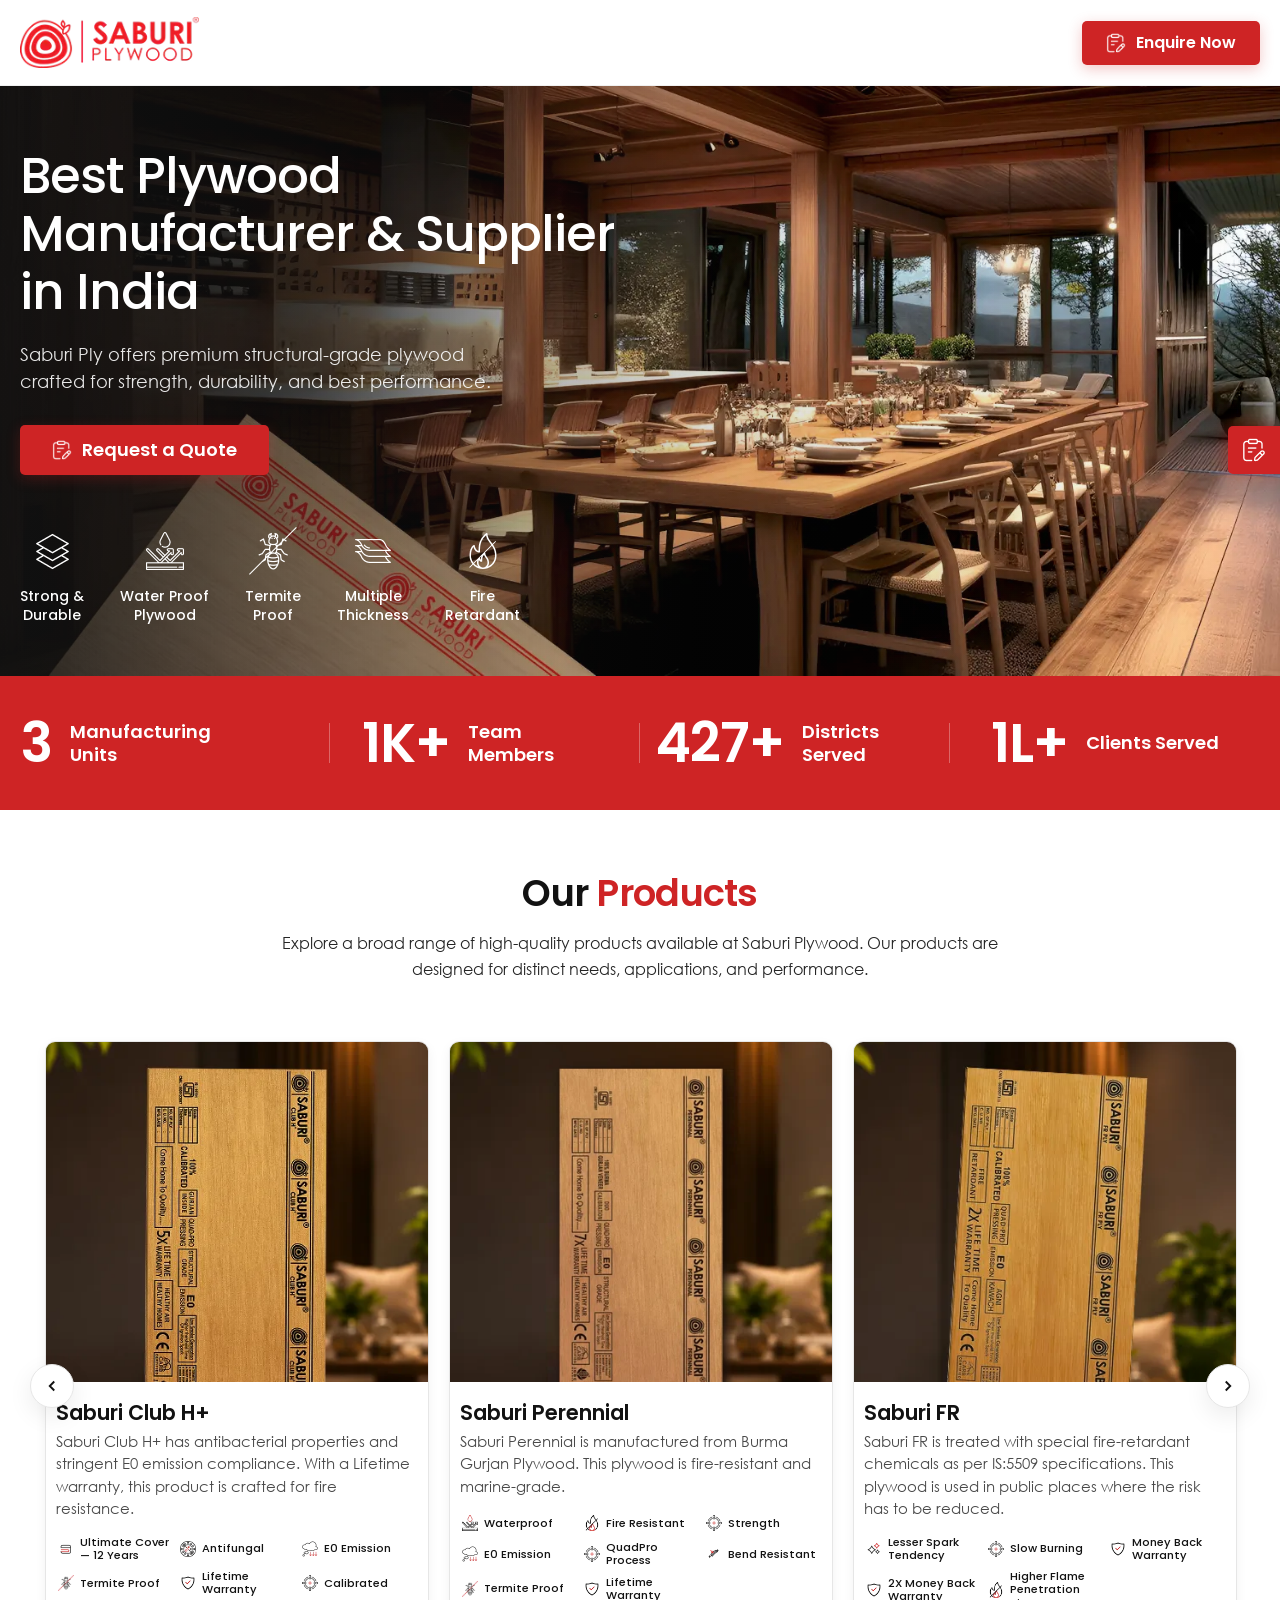
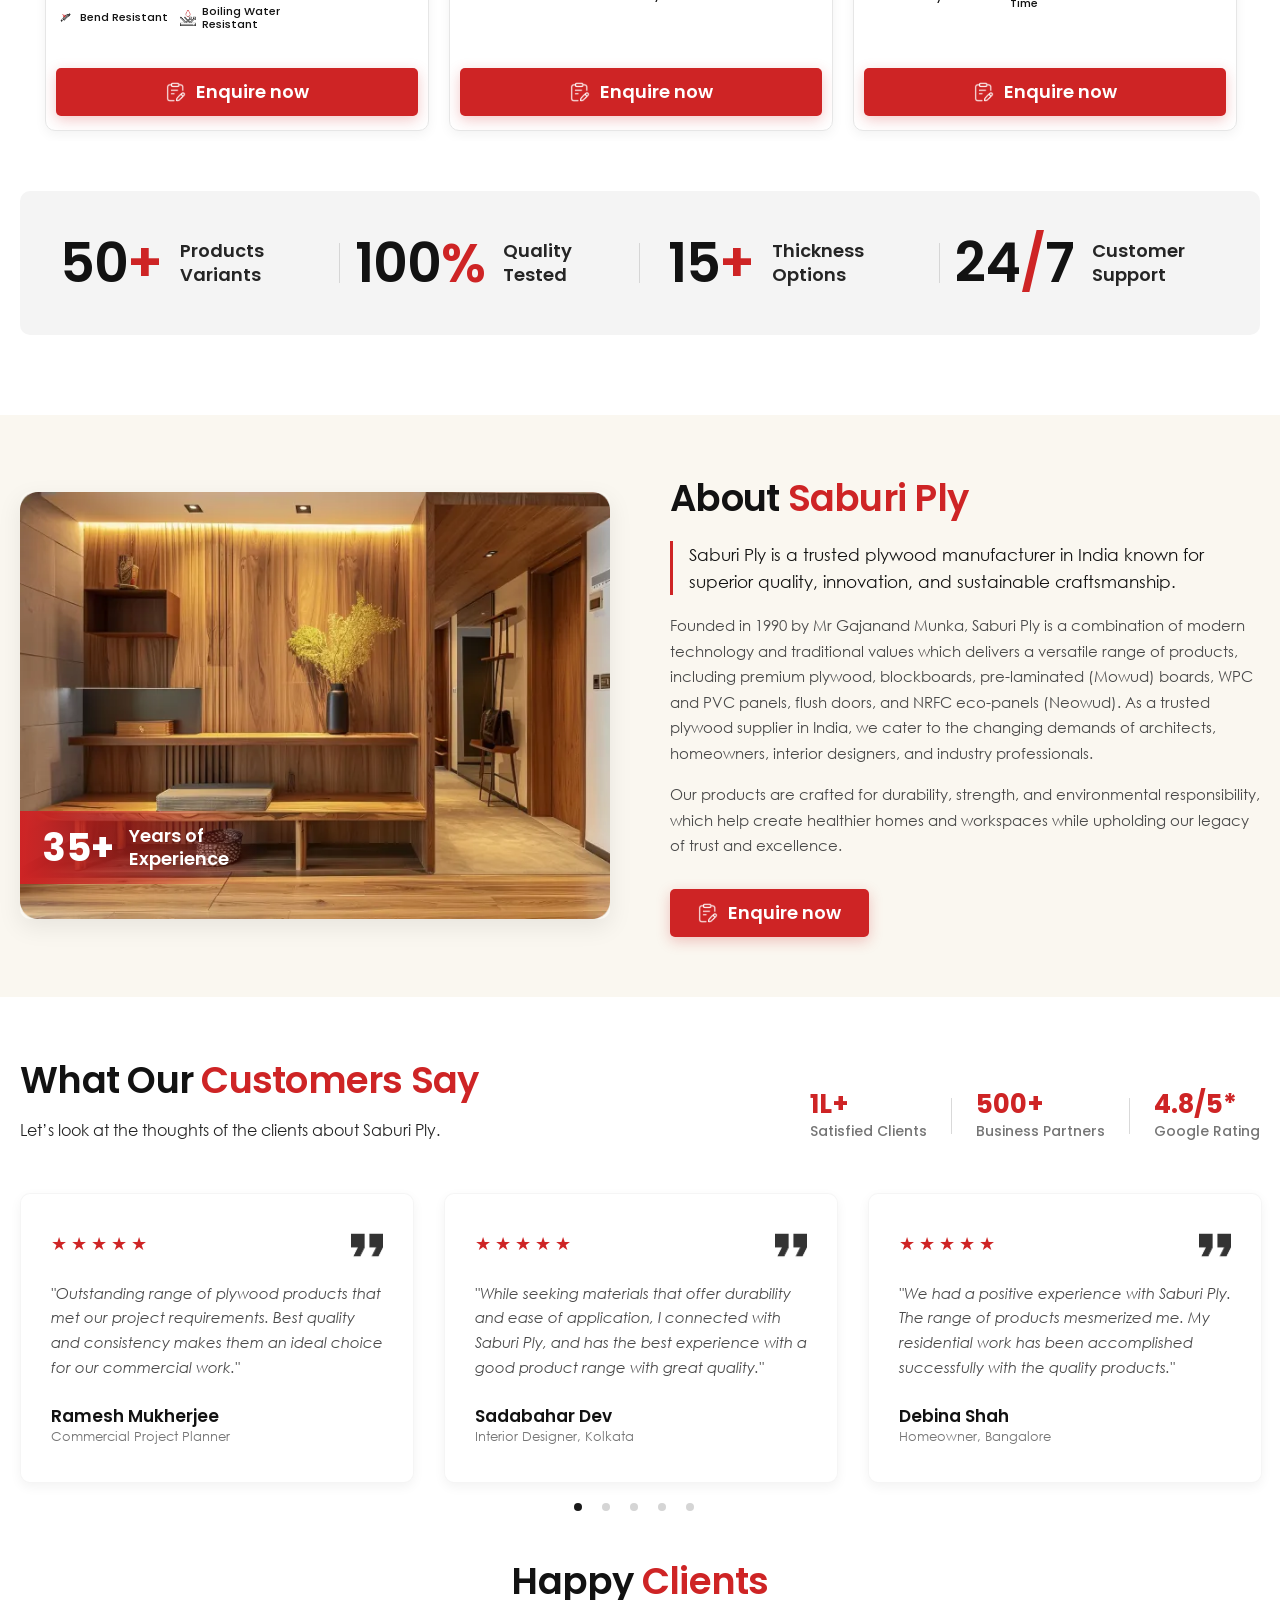
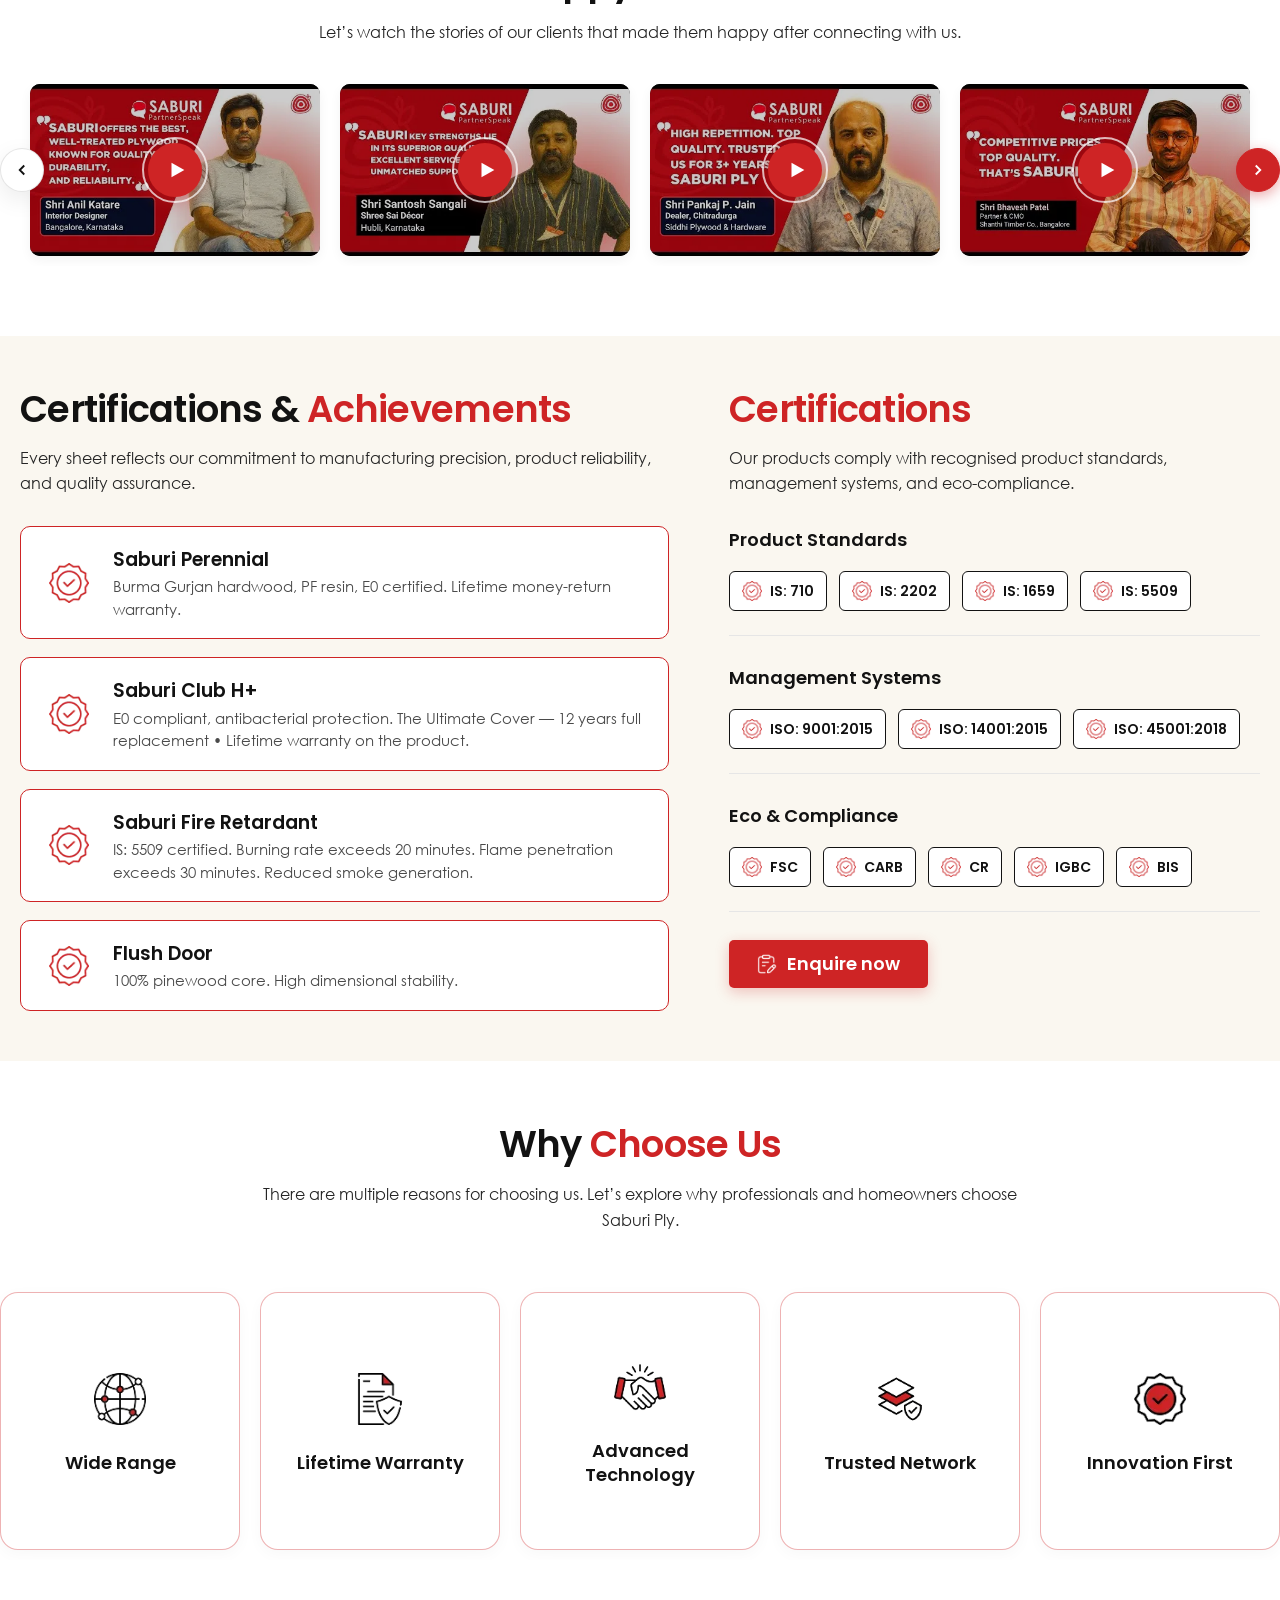
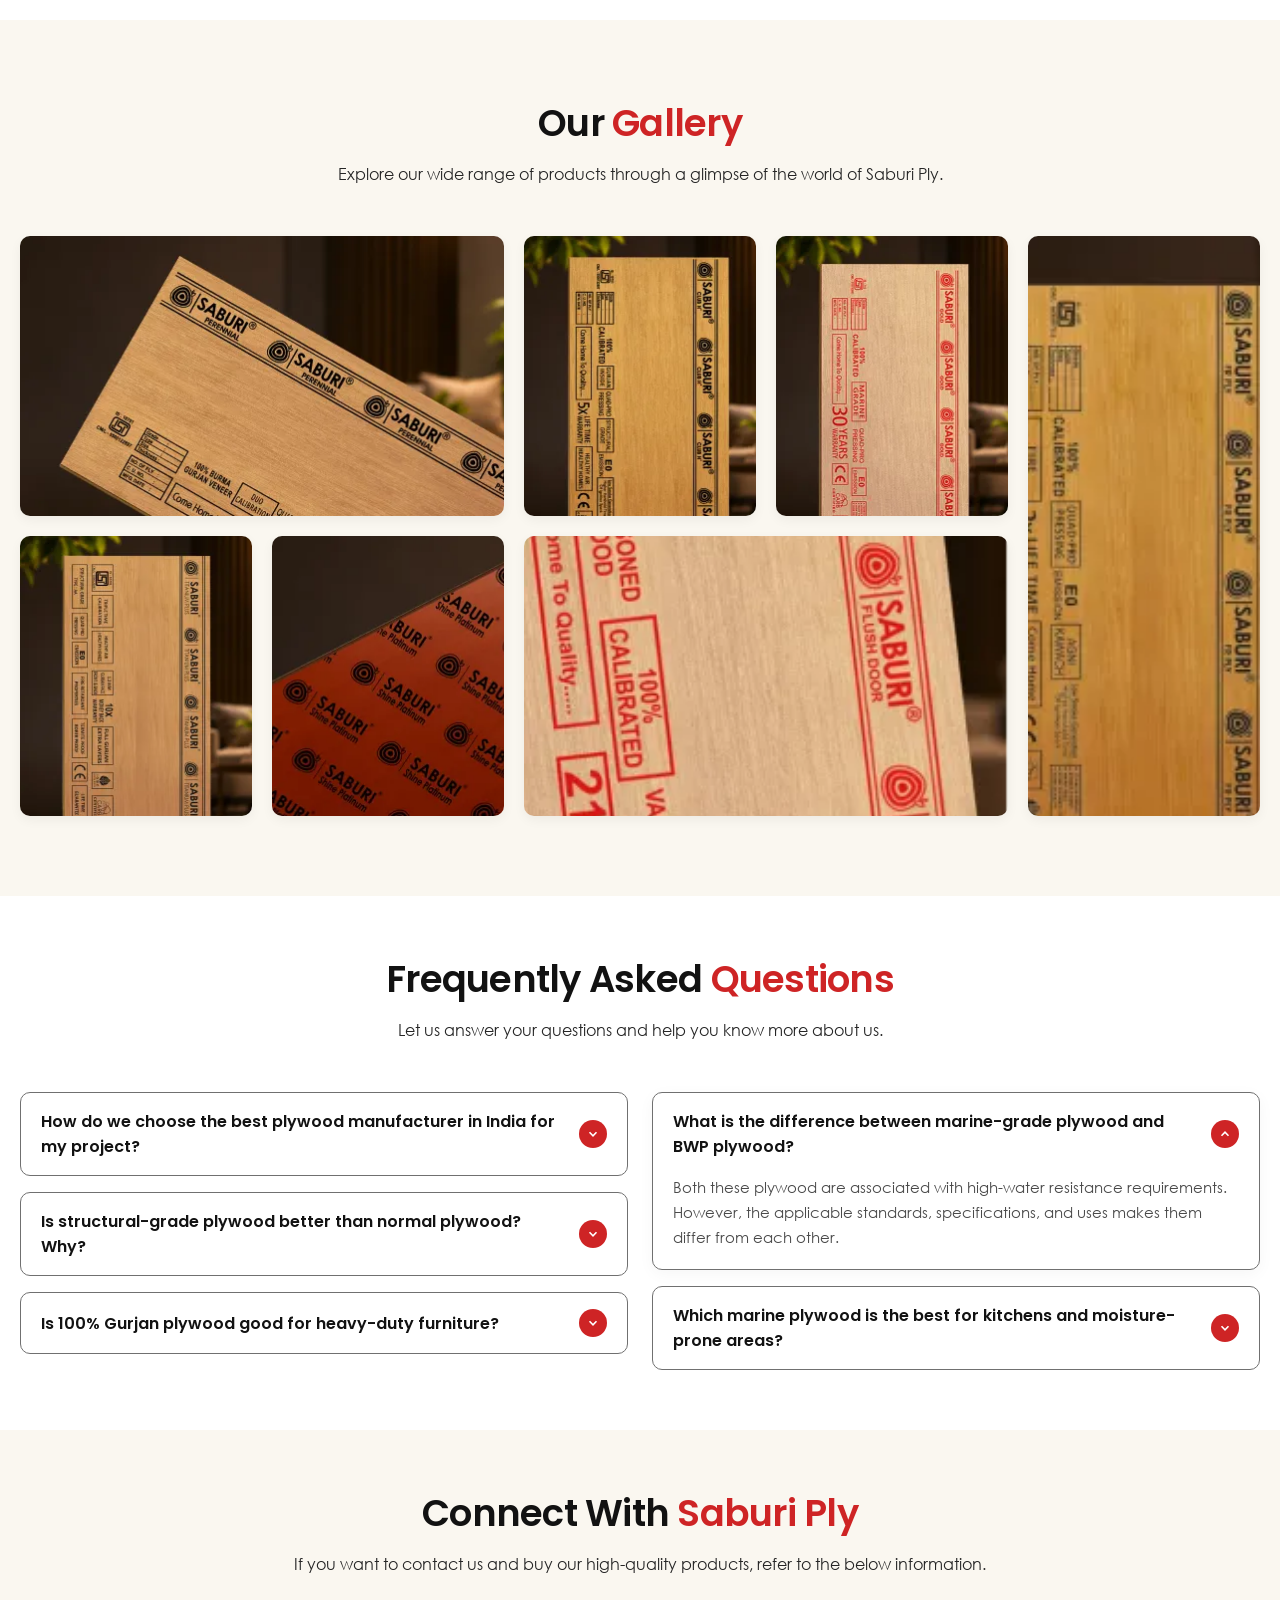
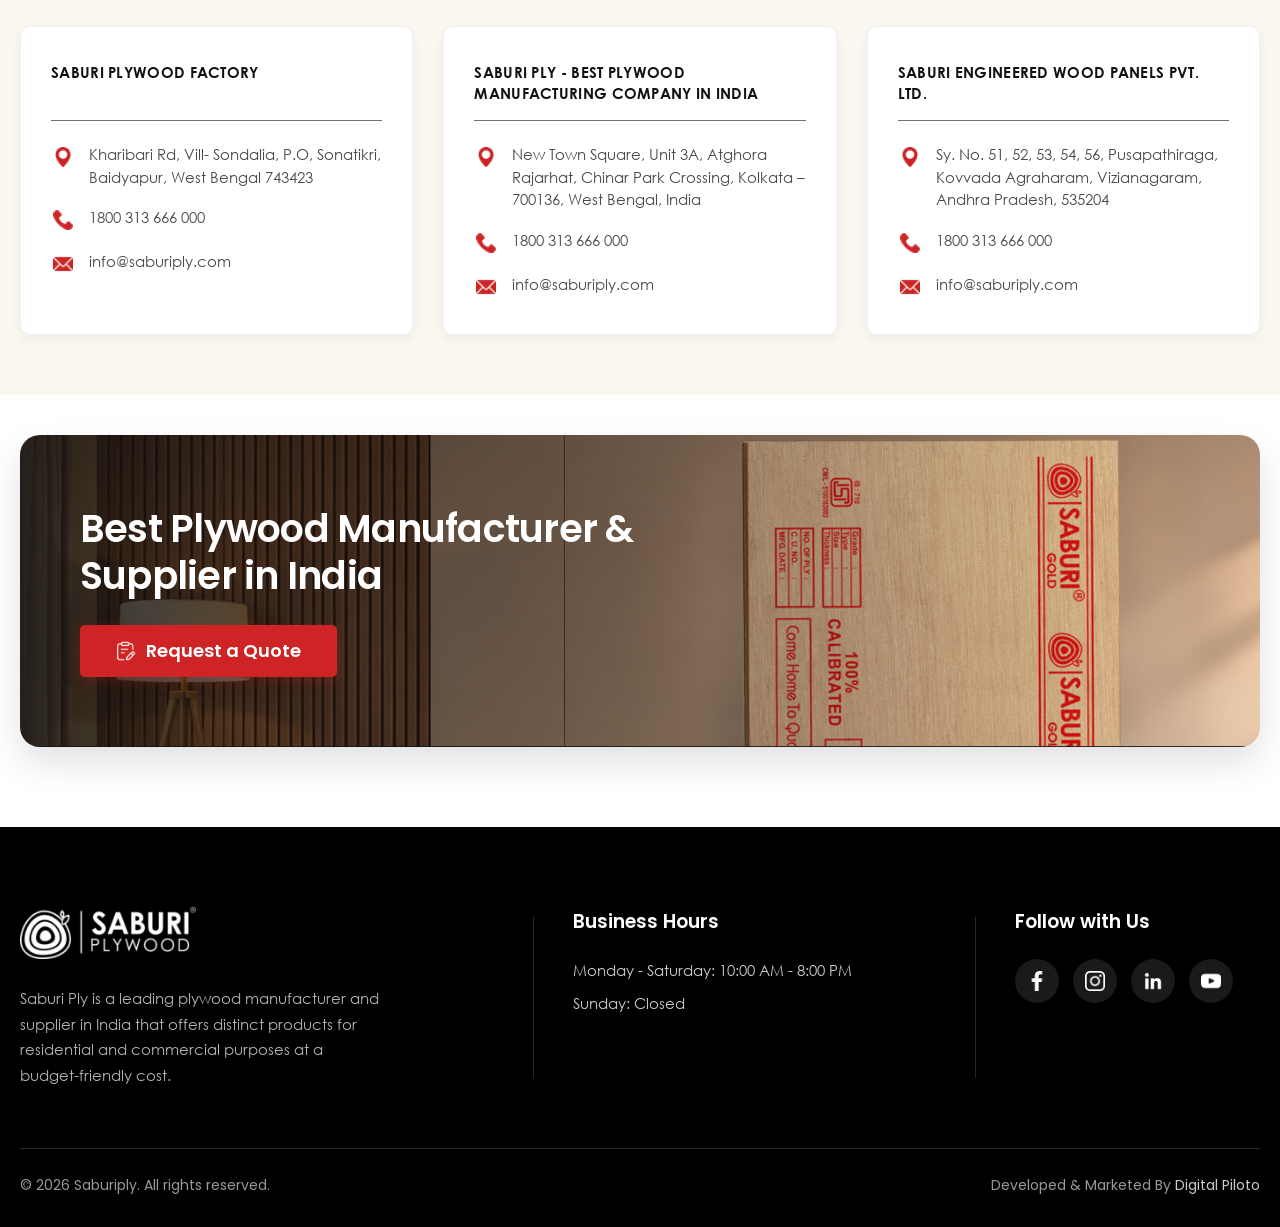
==== commit 8389abaa: "Connect enquiry form to Google Sheet" ====
--- a/index.html
+++ b/index.html
@@ -1977,6 +1977,10 @@
             </div>
           </div>
 
+          <!-- Honeypot: hidden from users, catches spam bots -->
+          <input type="text" name="website" tabindex="-1" autocomplete="off" aria-hidden="true"
+            style="position:absolute;left:-9999px;width:1px;height:1px;opacity:0;">
+
           <button type="submit" class="btn btn-primary form-submit-btn">
             <img src="assets/img/enquiry-icon.webp" alt="" class="btn-icon">
             <span>Submit Enquiry</span>
